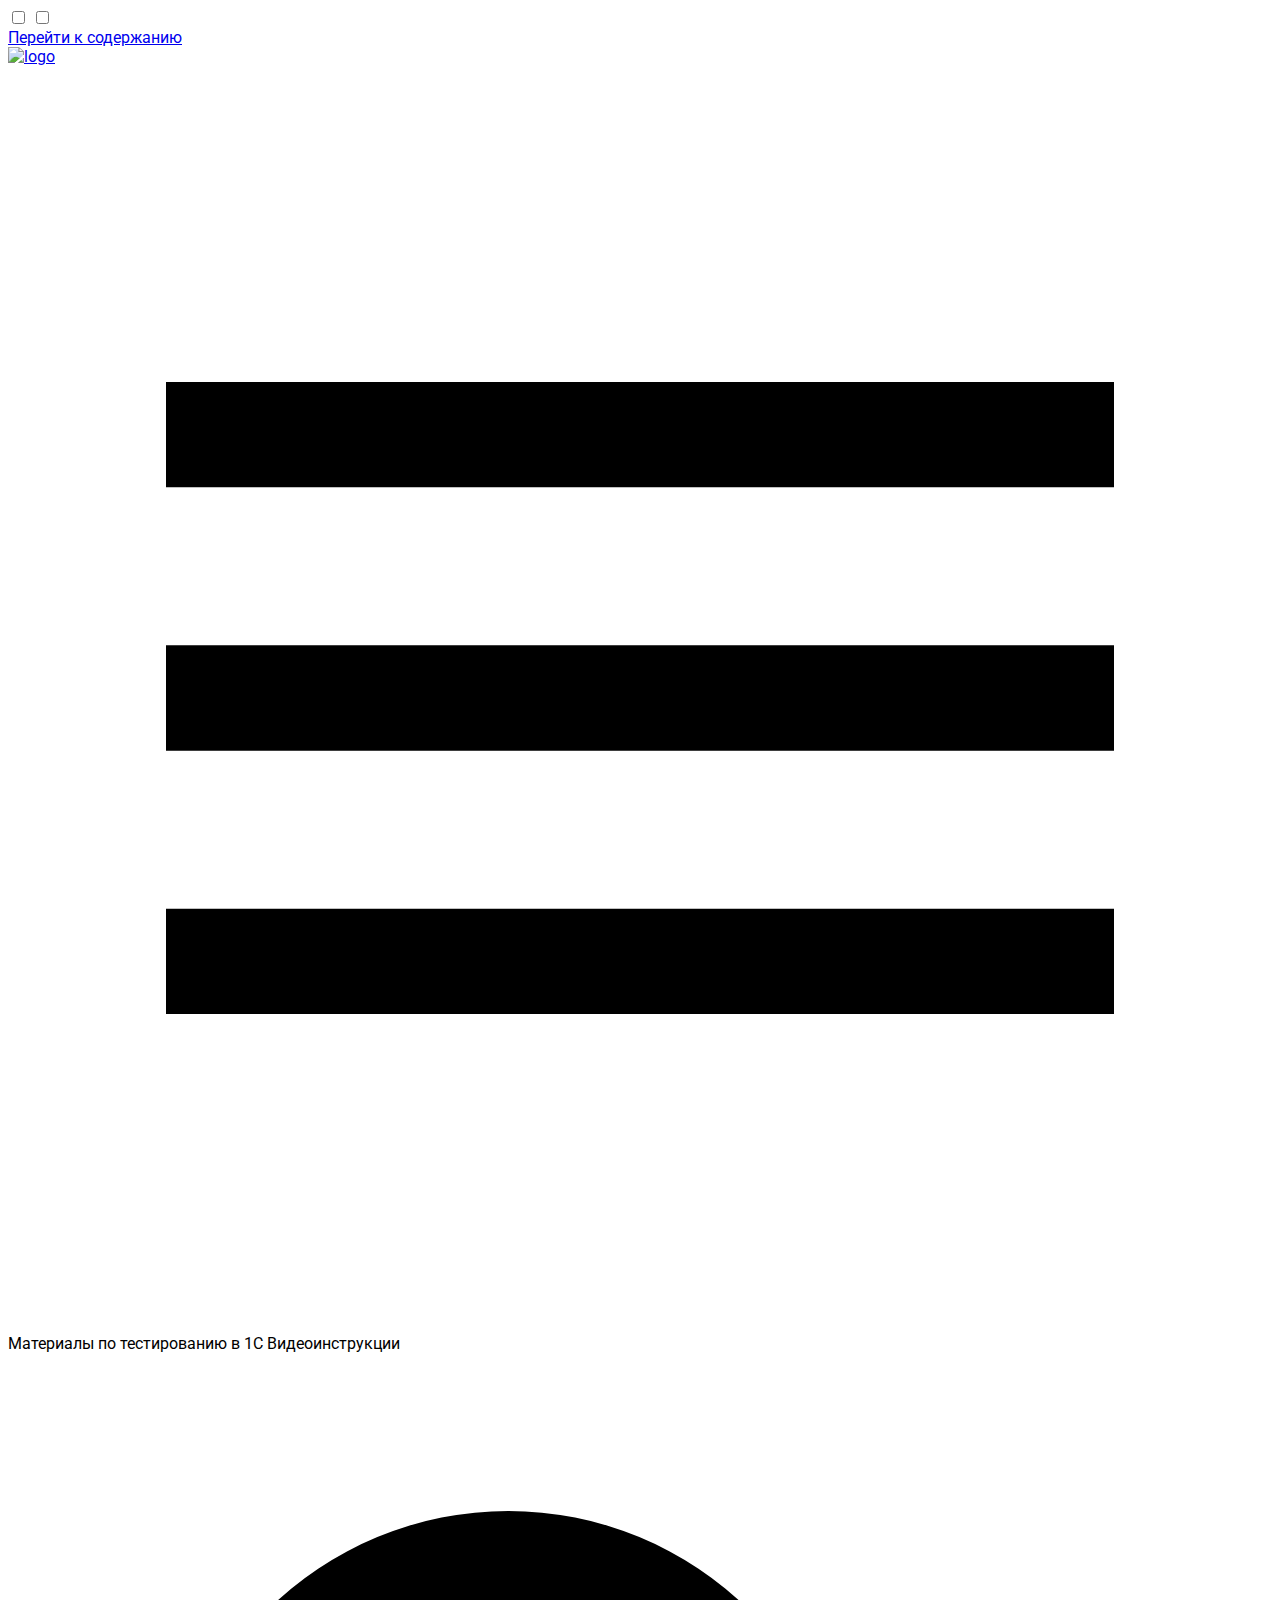
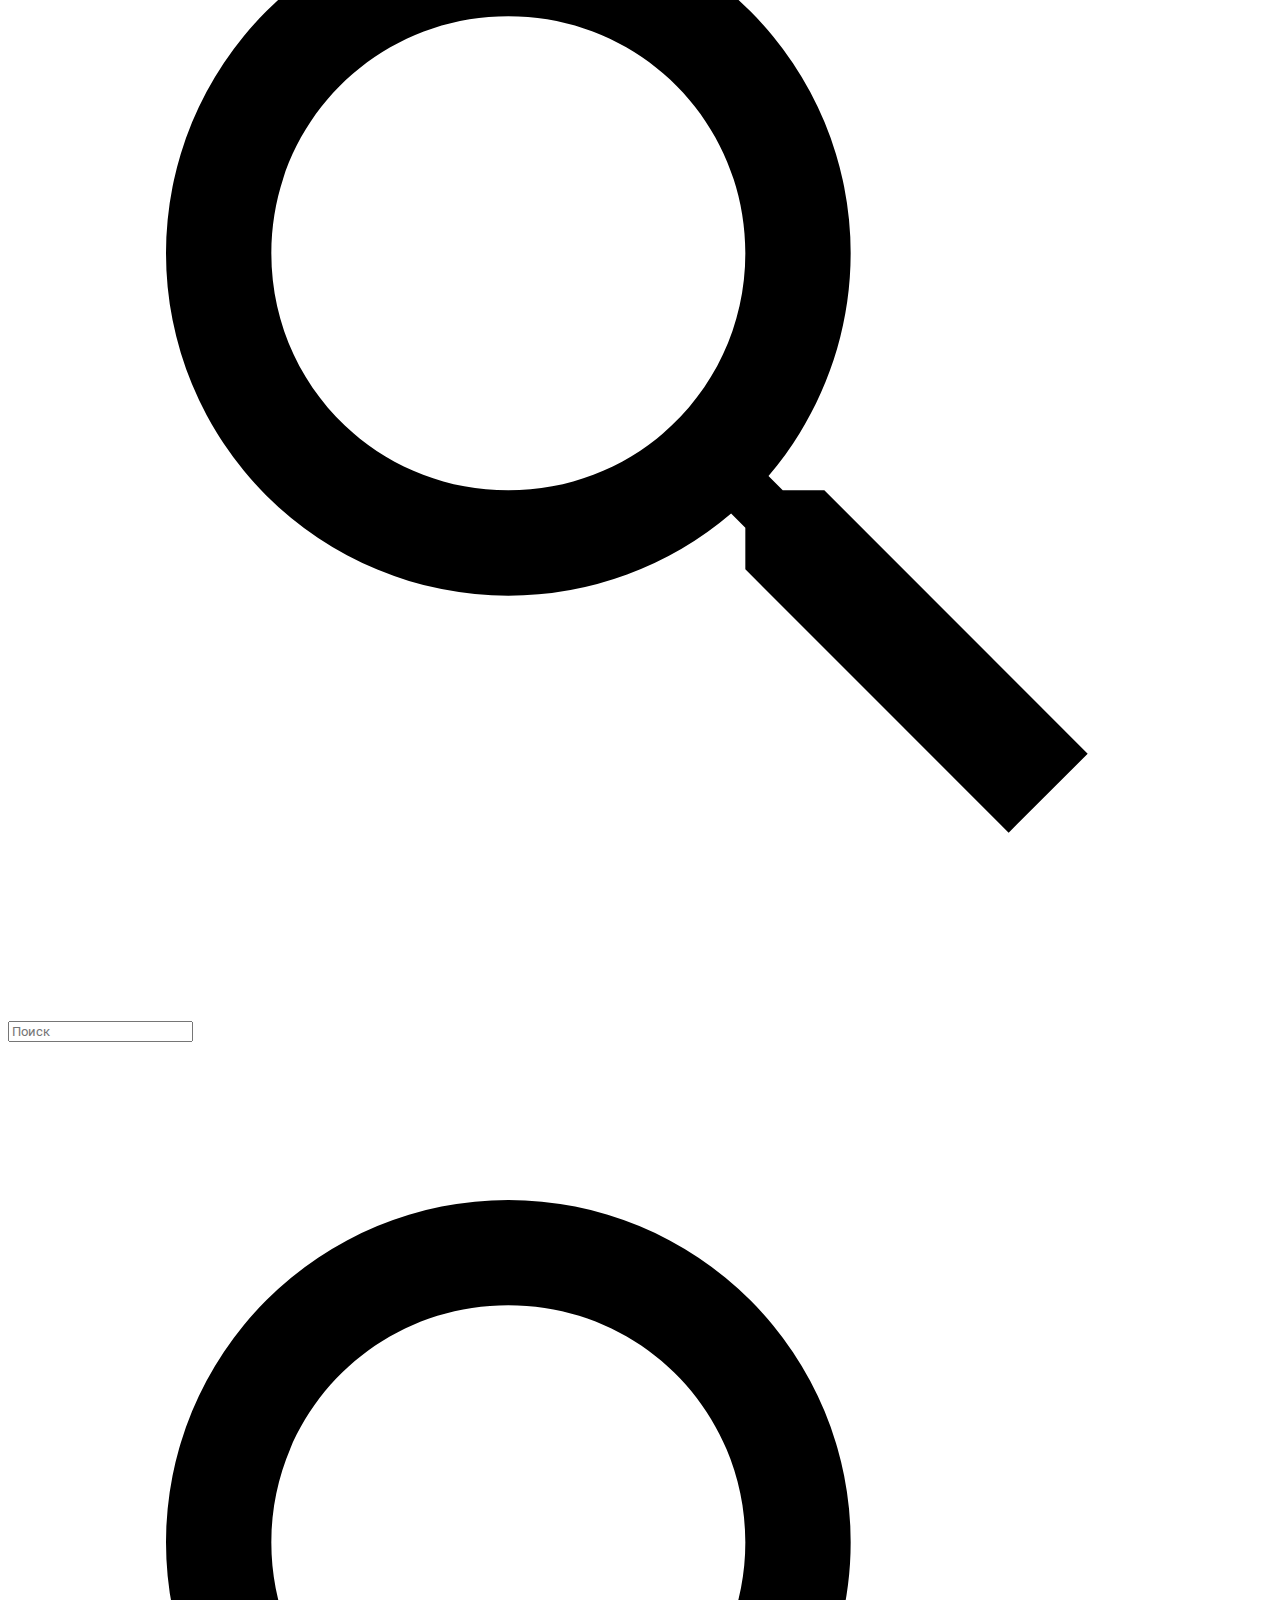
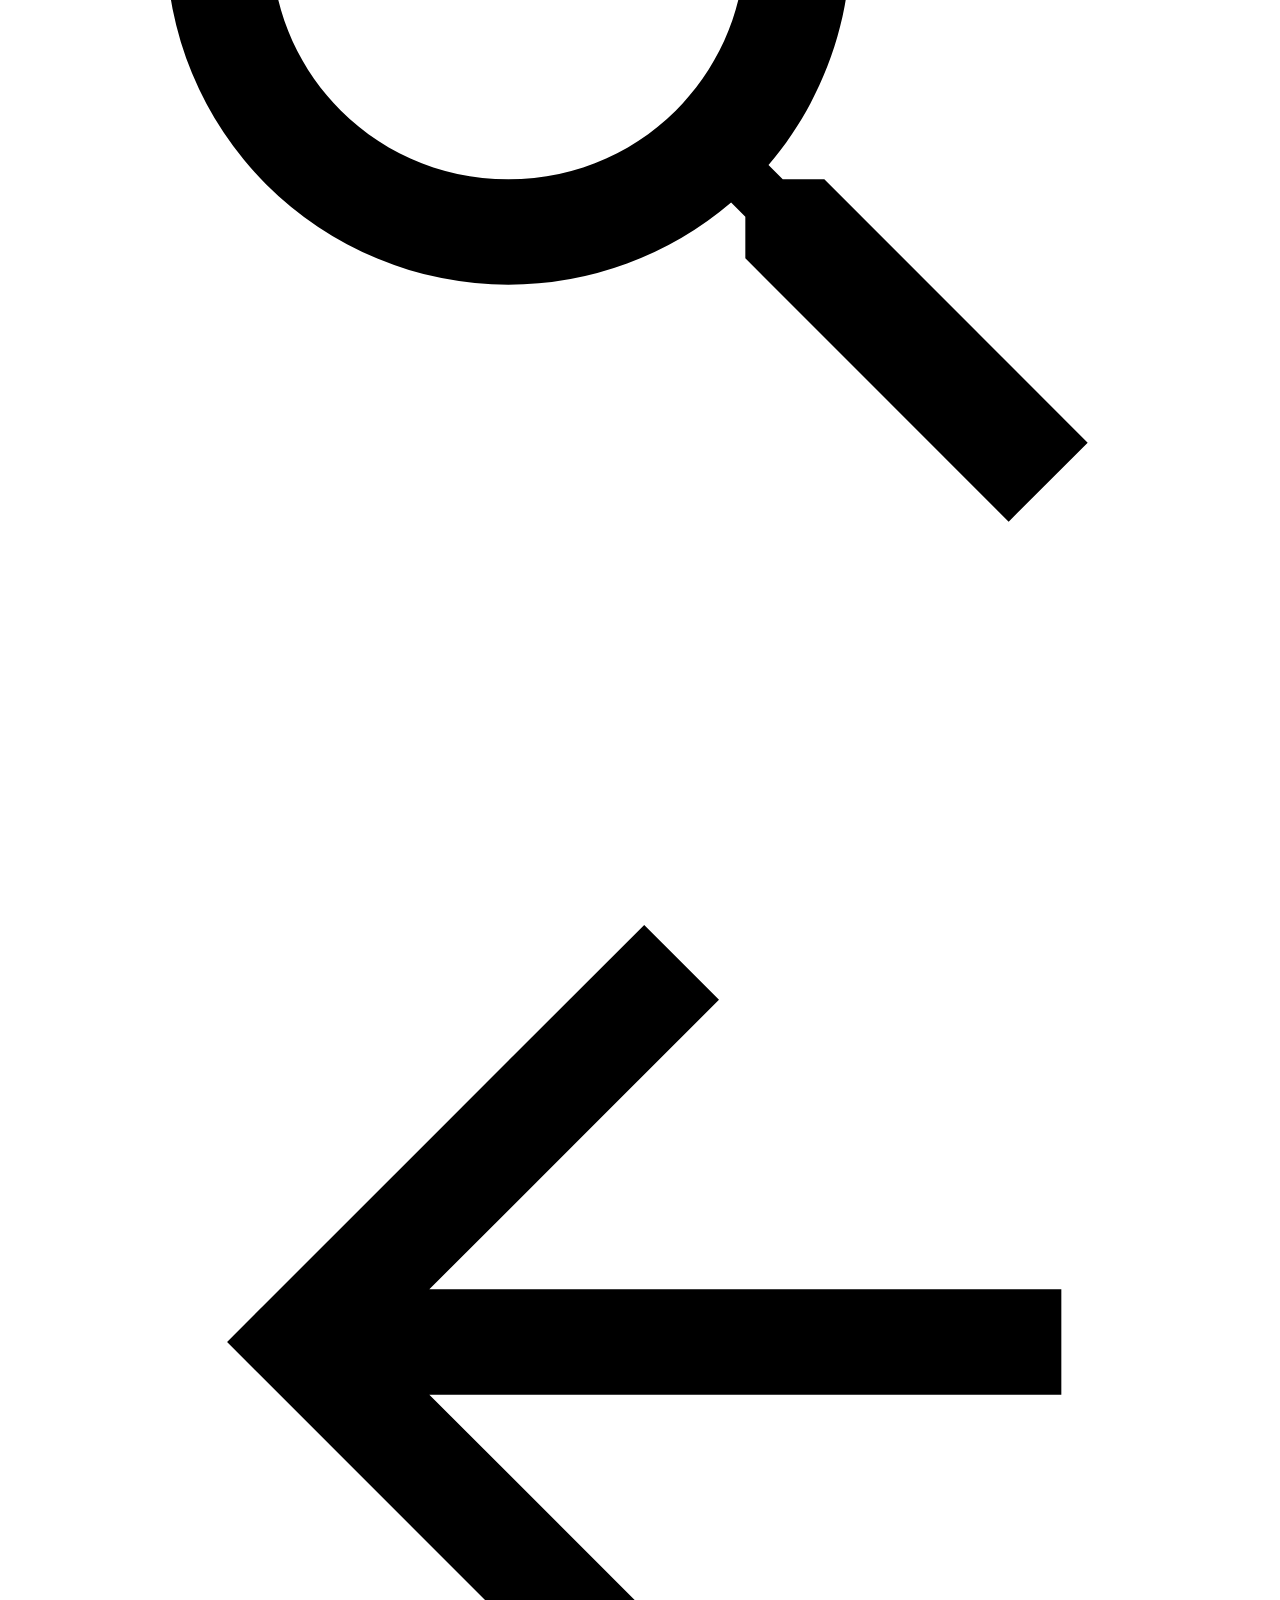
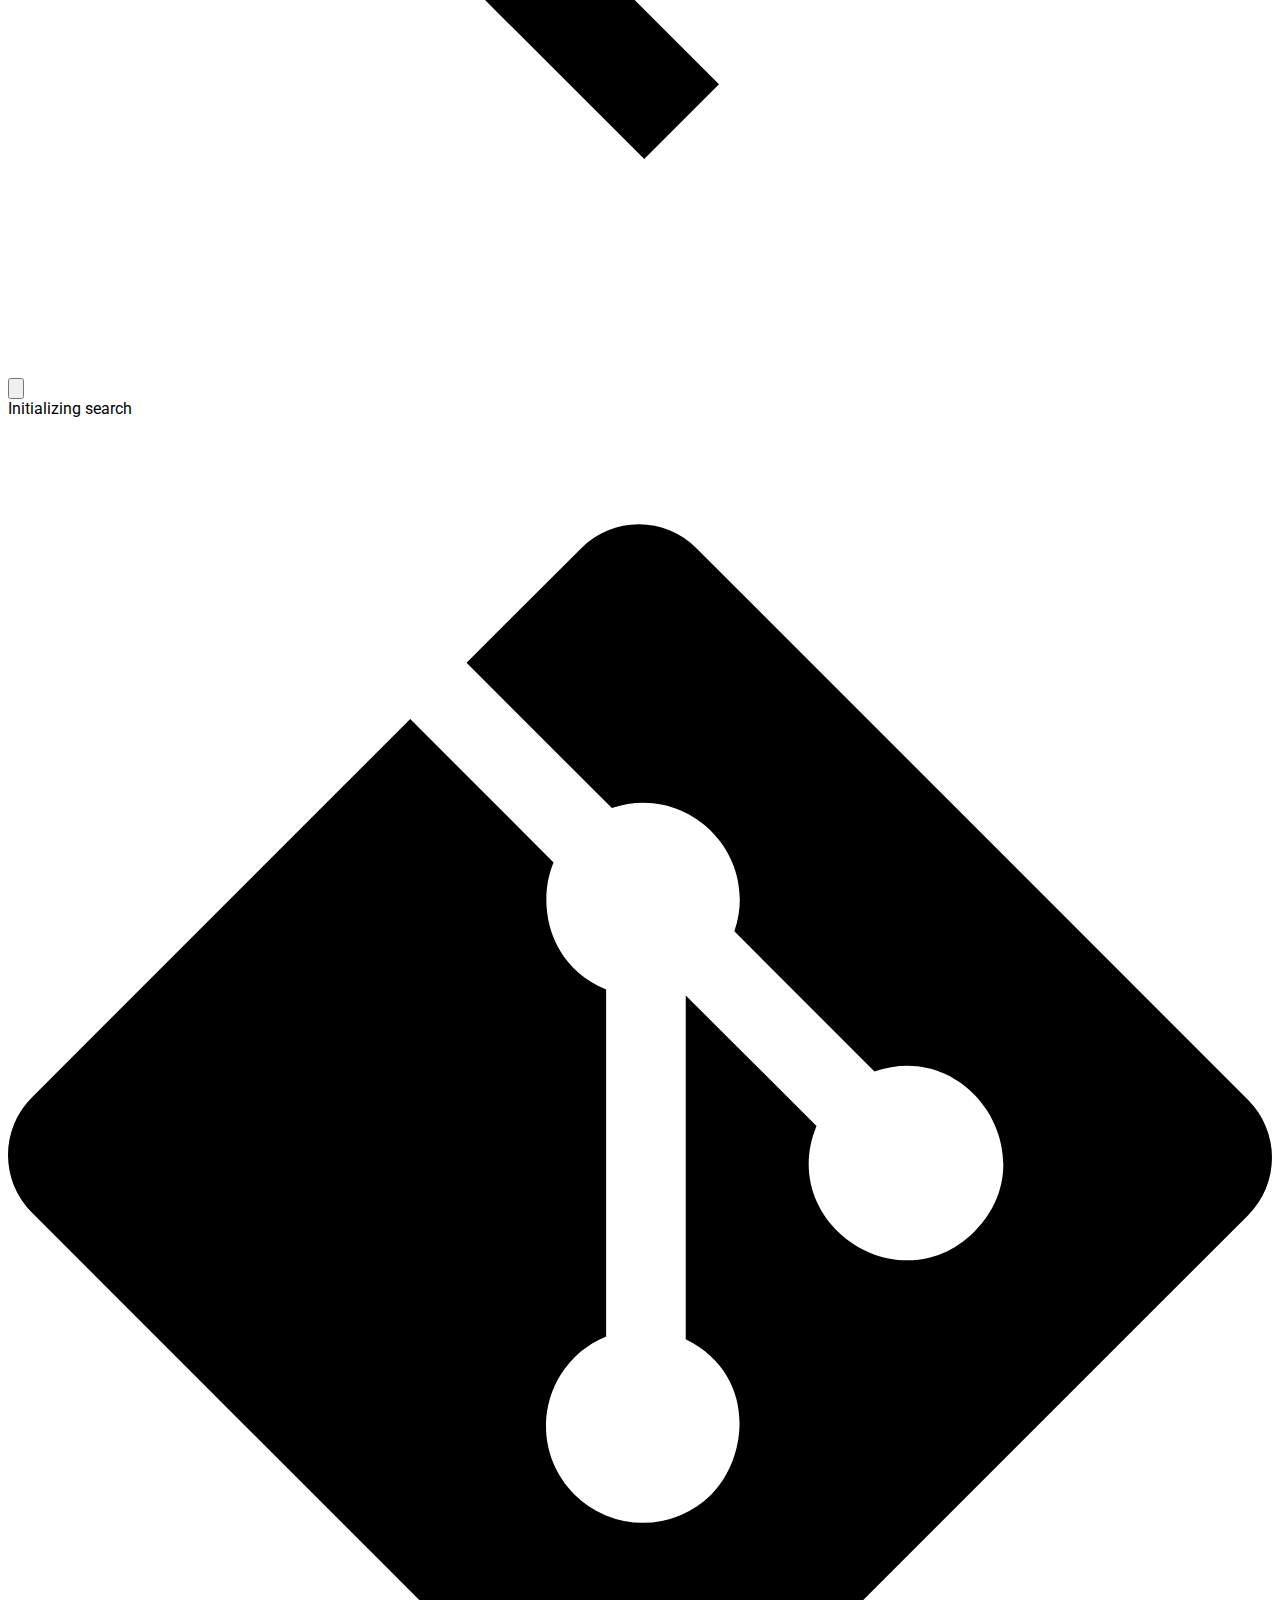
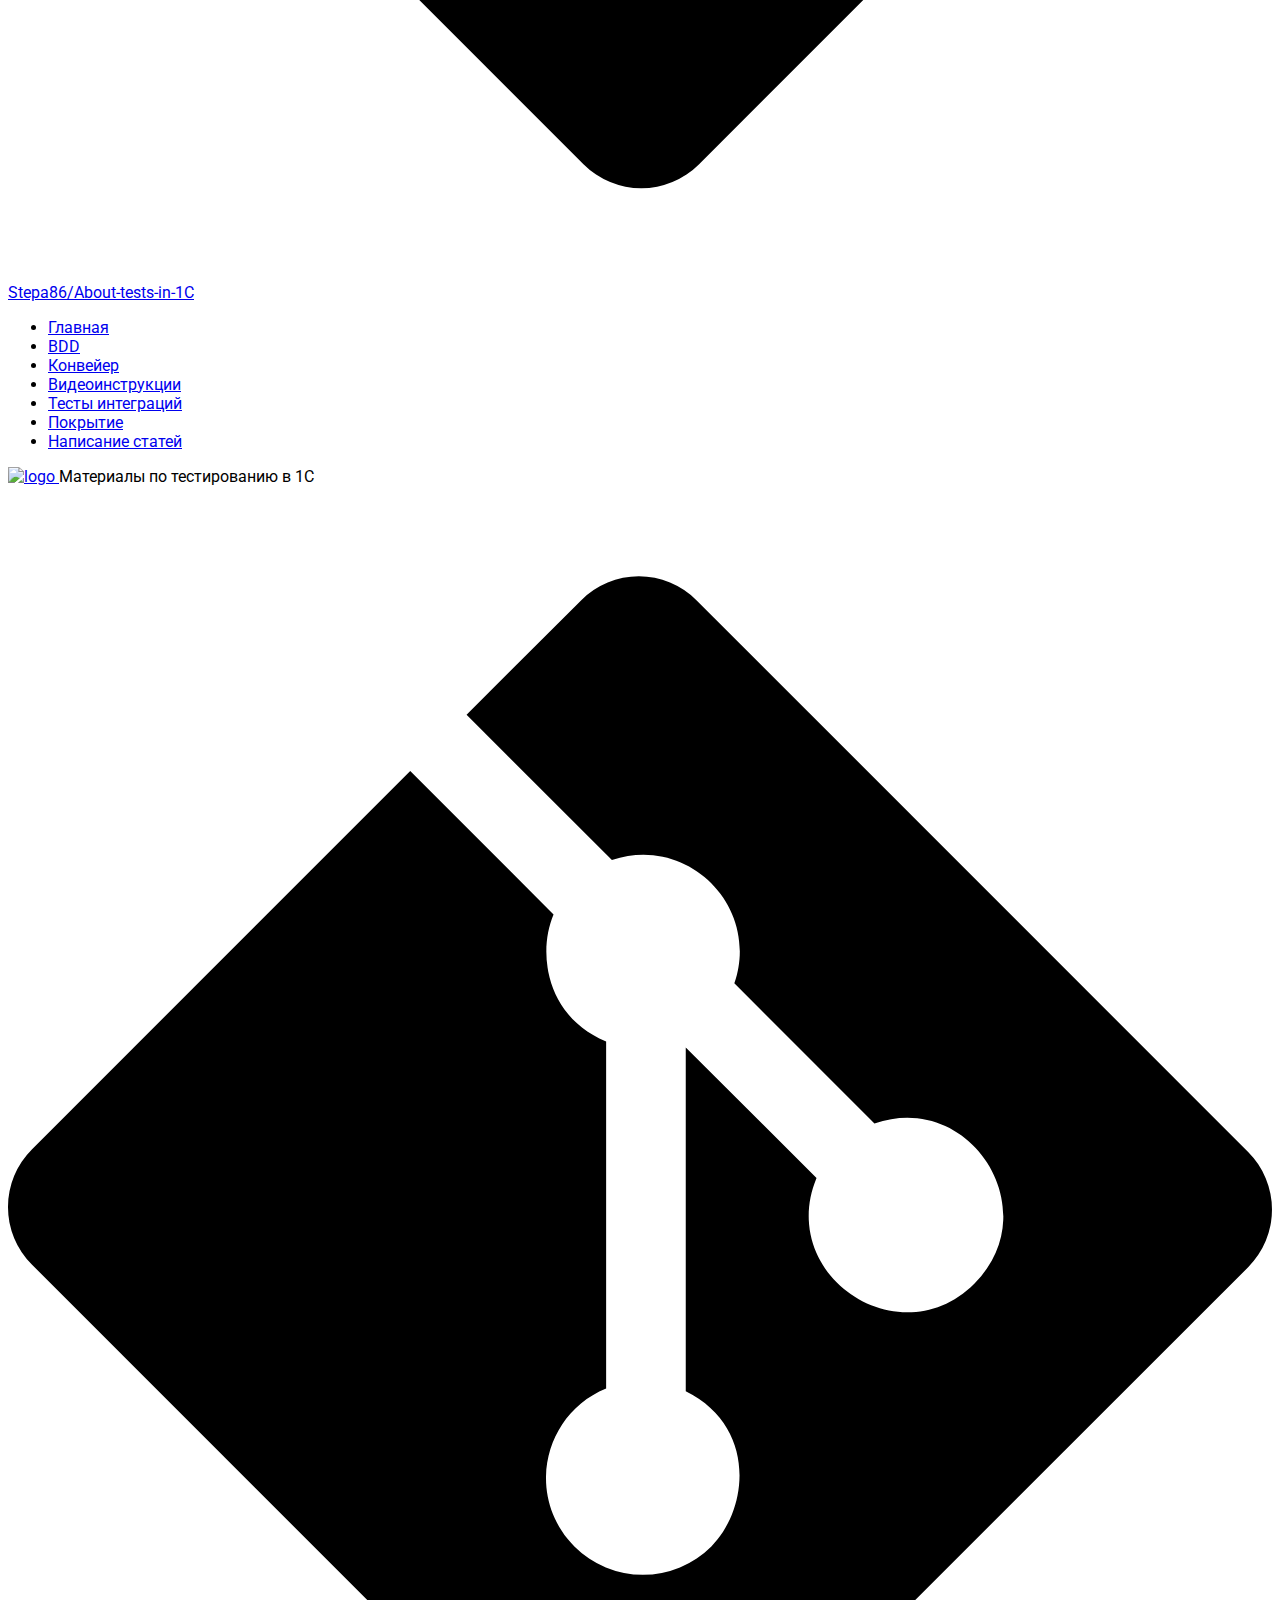
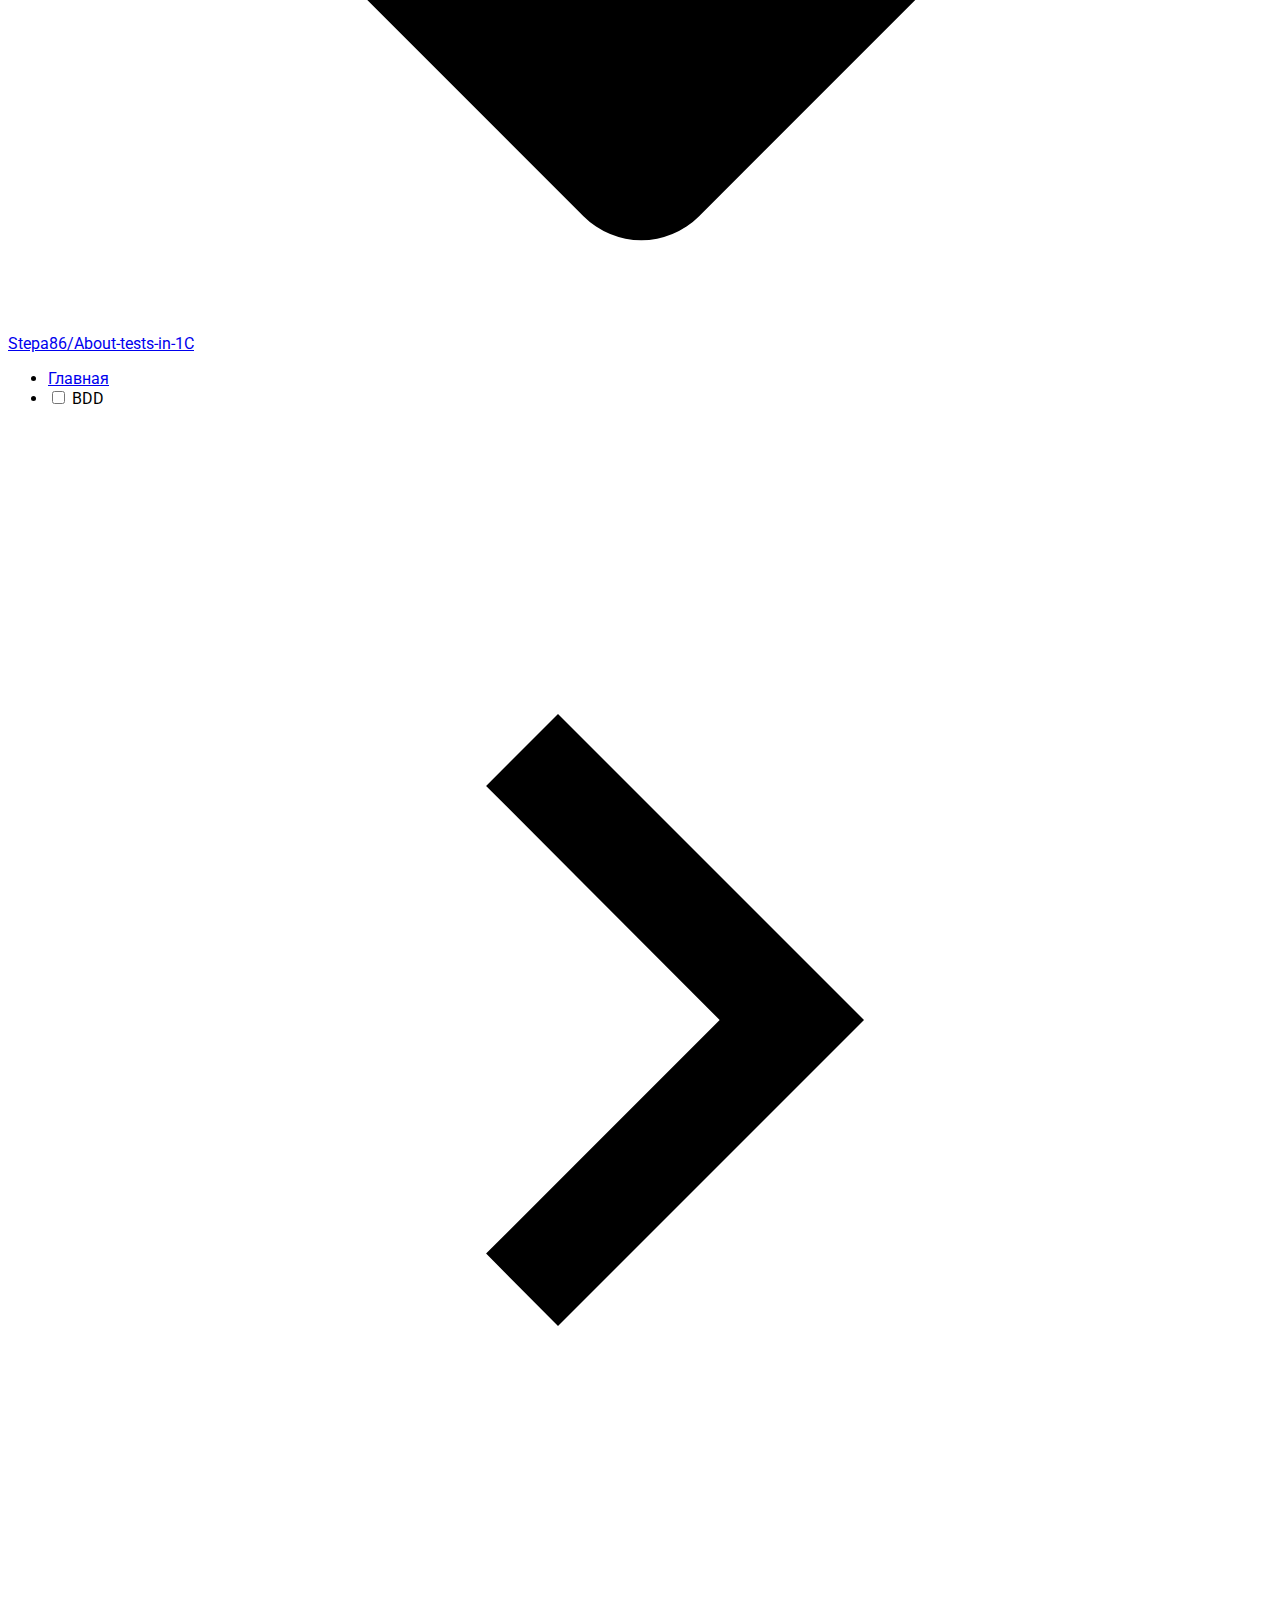
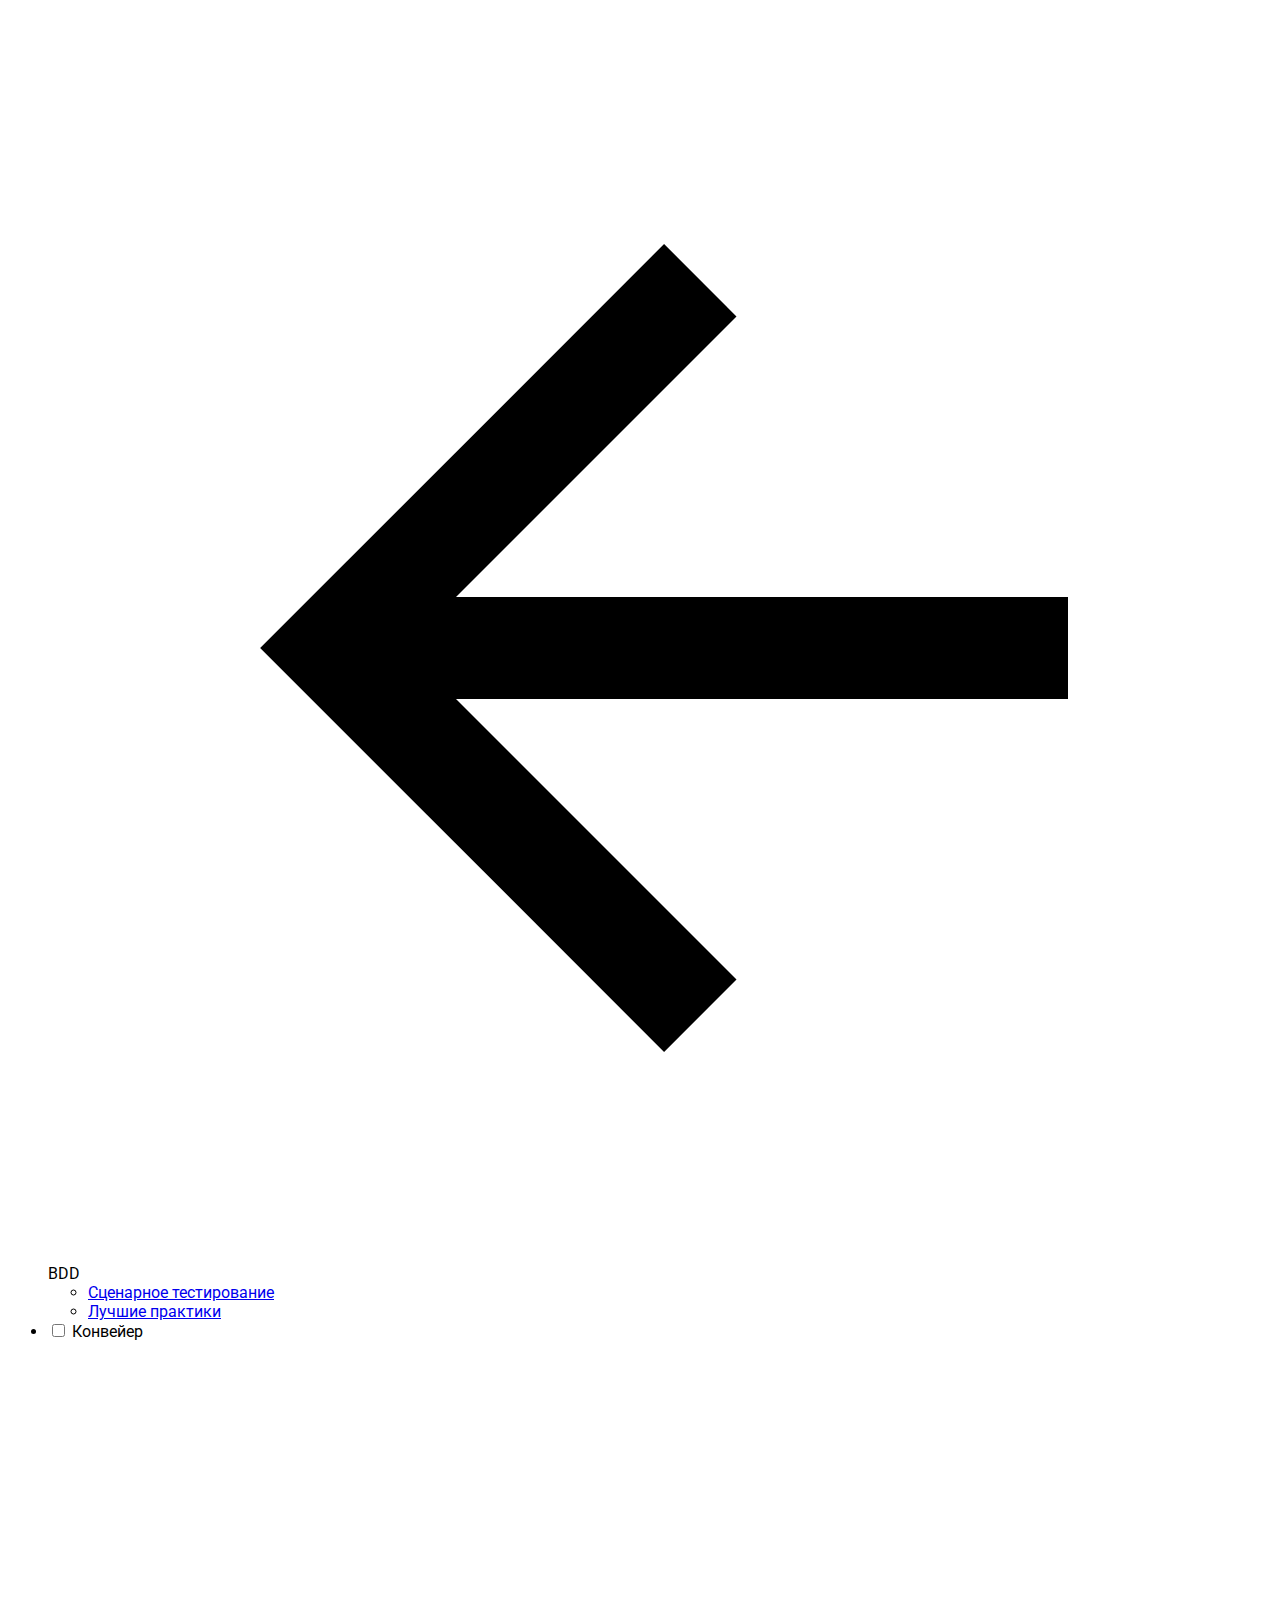
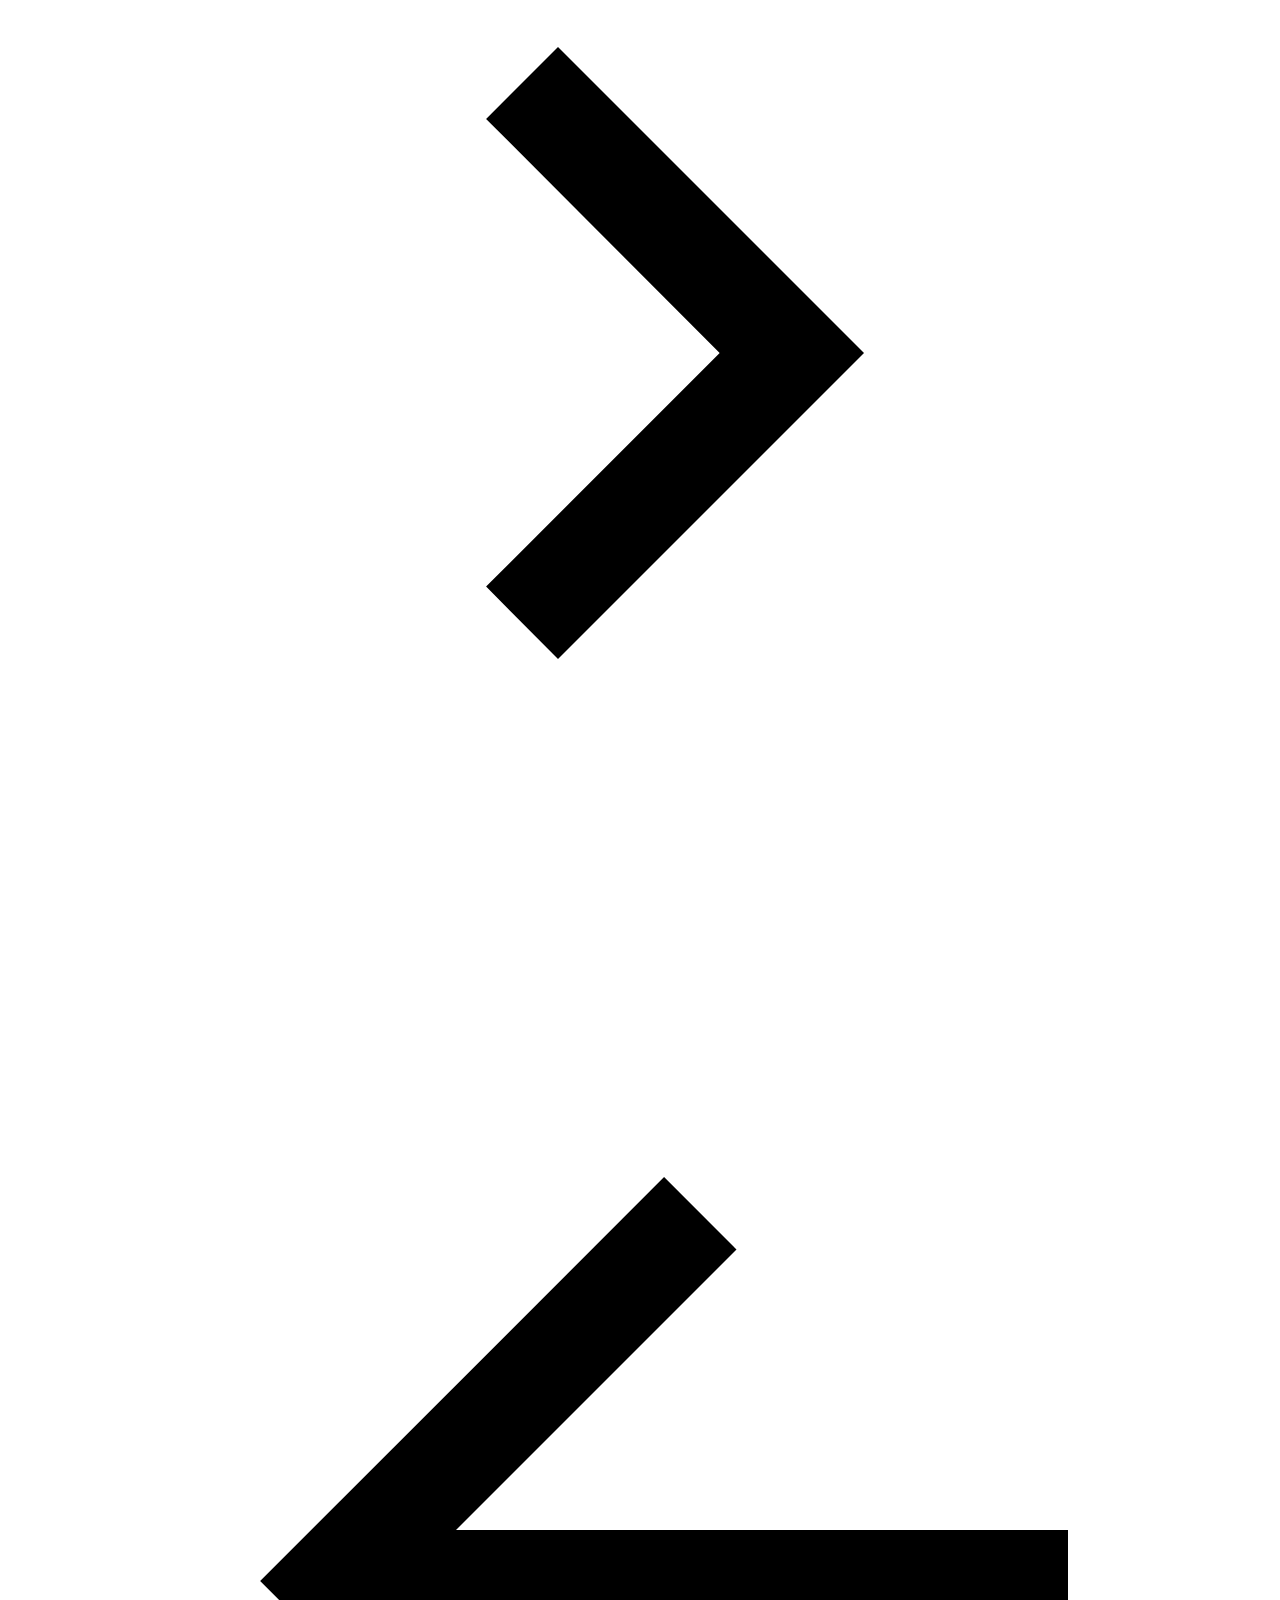
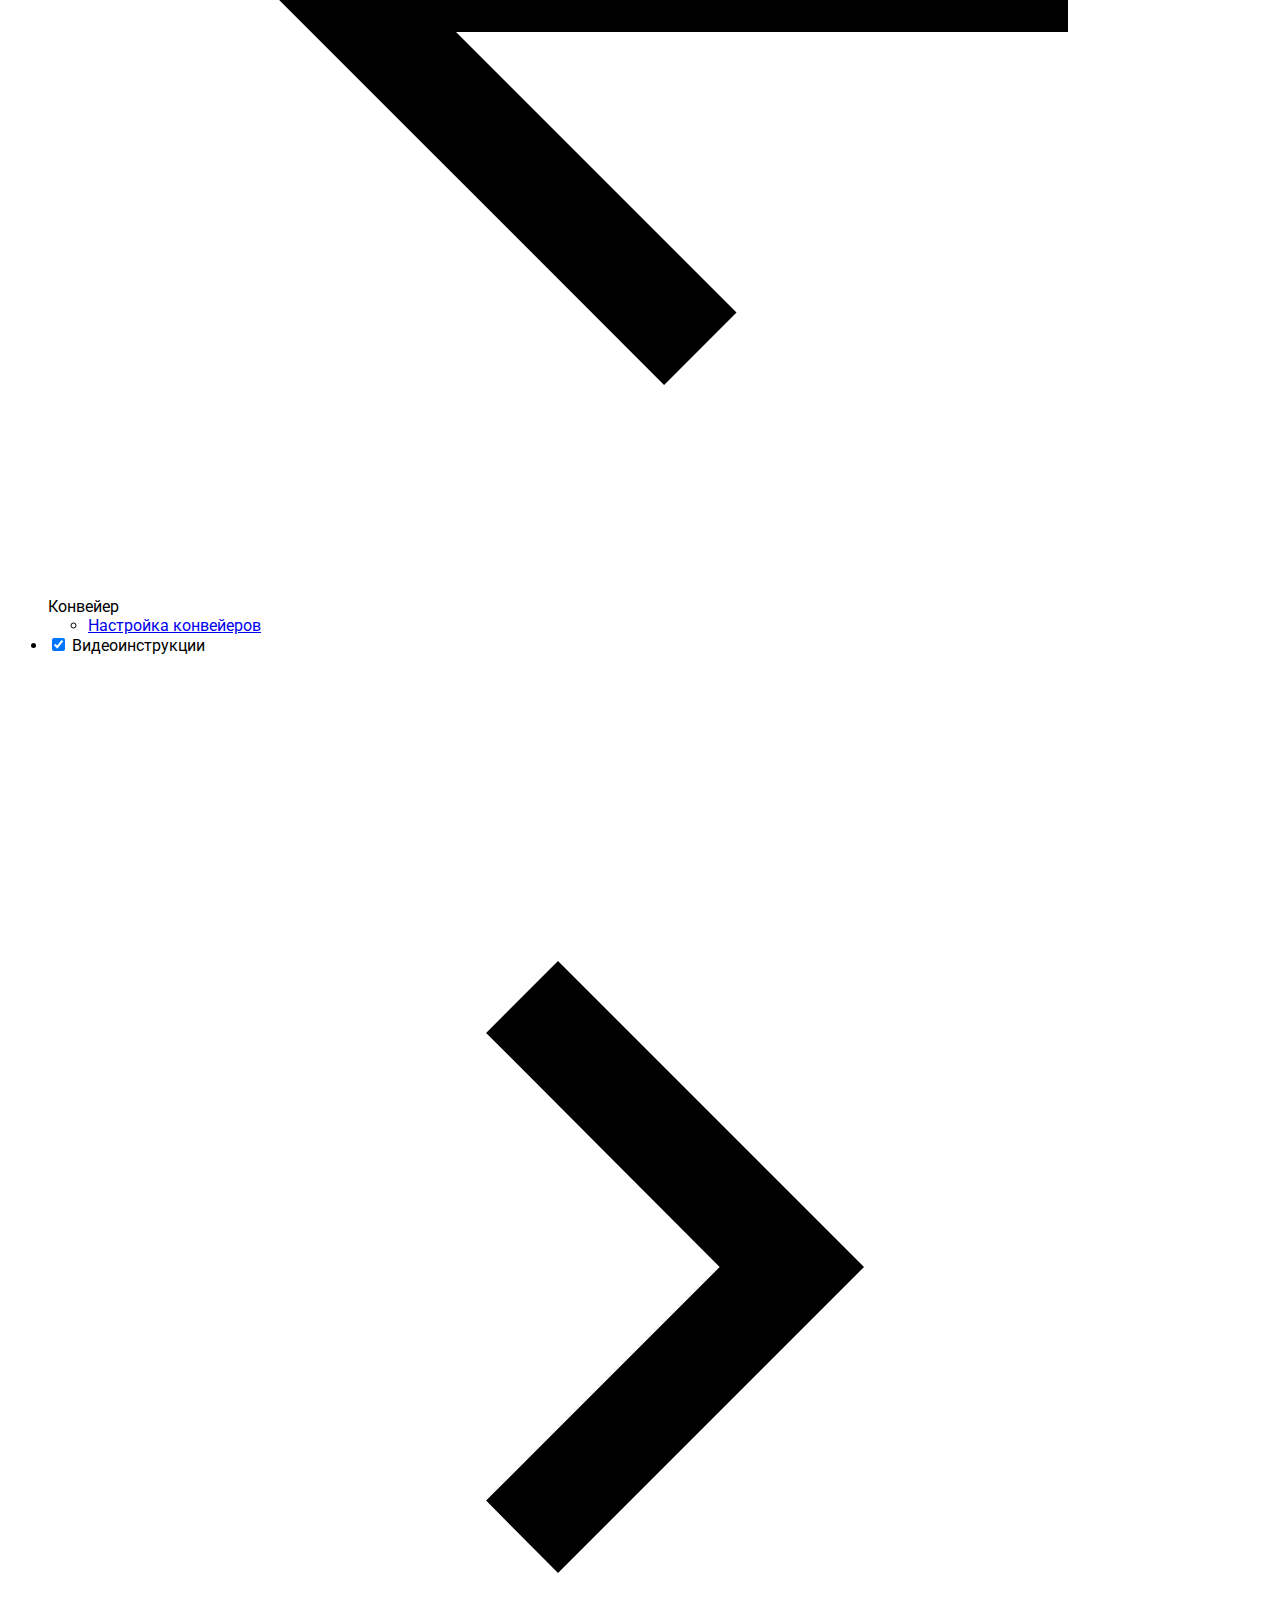
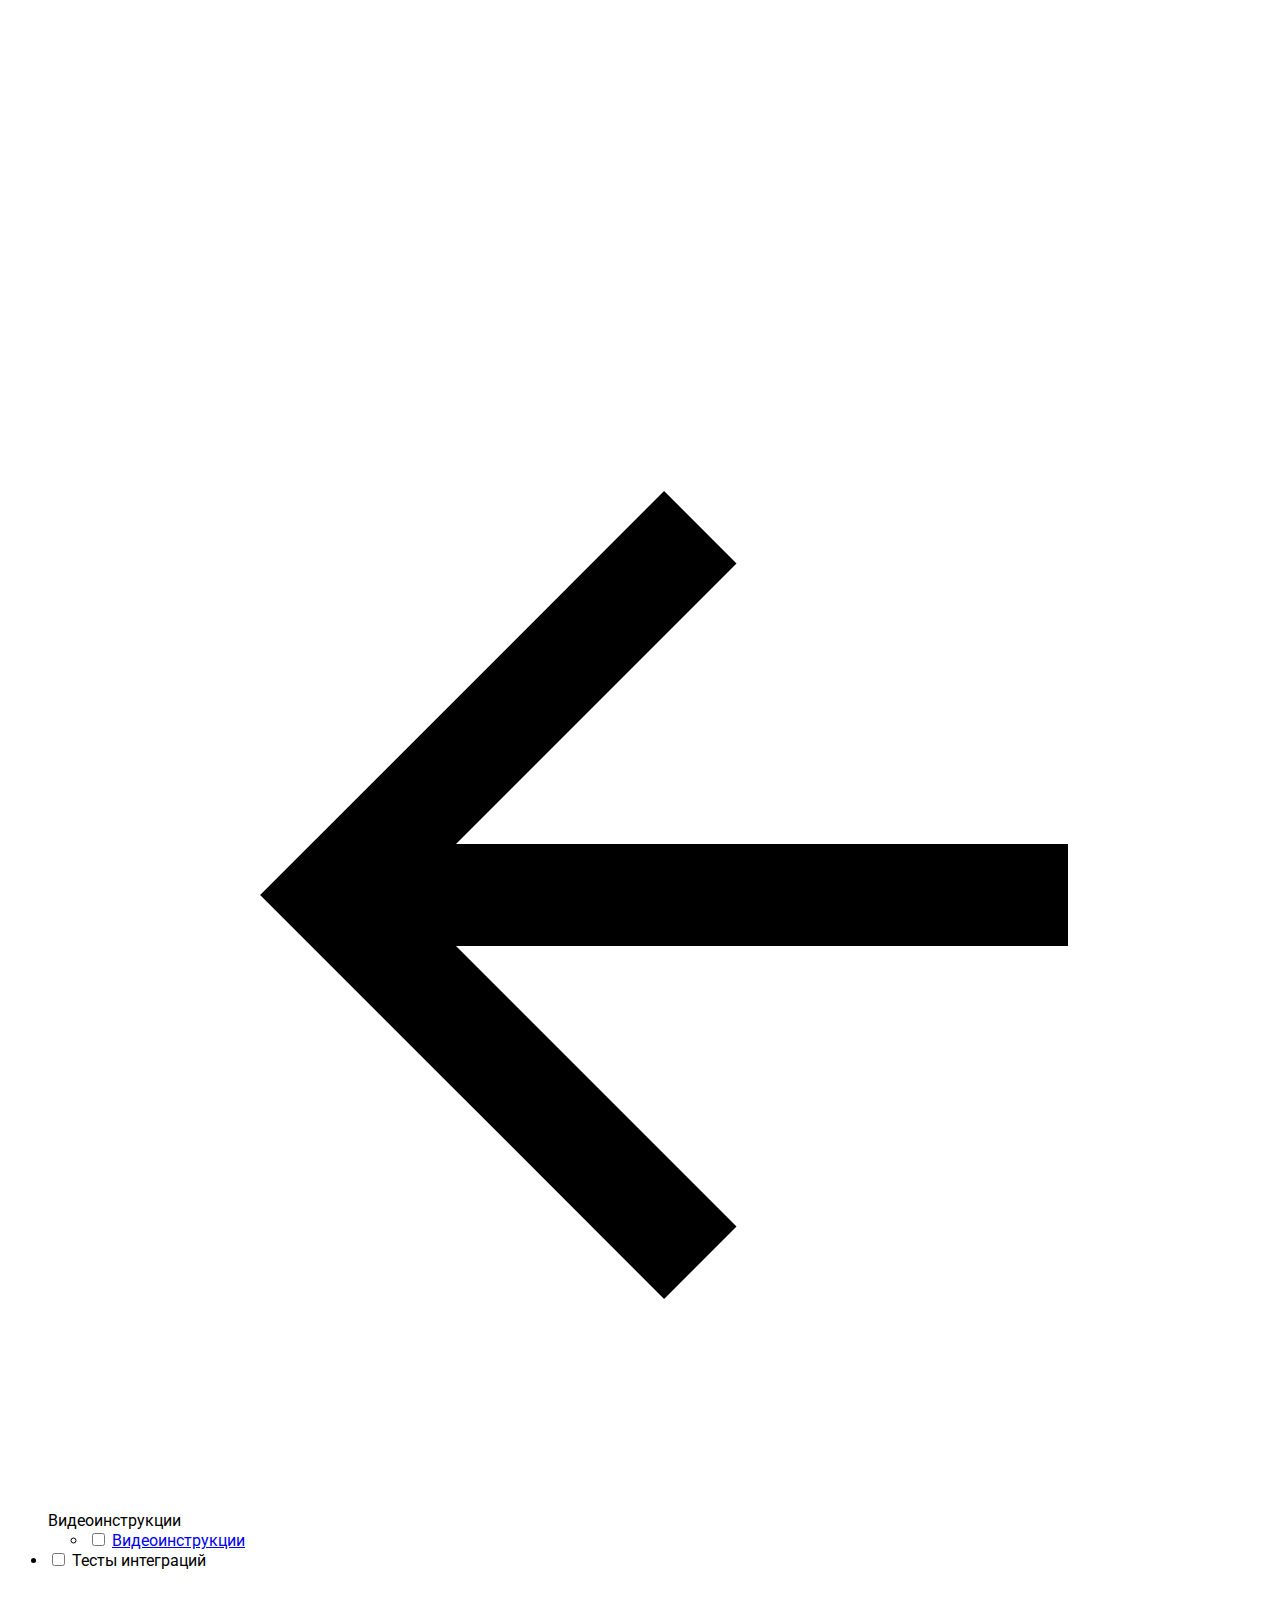
==== auto_video/index.html @ ea055e13 "Automated deployment: Thu Aug 13 14:34:37 UTC 2020 5f5f452a40b8816eb9401d2cfefc4fcd3f2e468d" ====
<!doctype html><html lang=ru class=no-js> <head><meta charset=utf-8><meta name=viewport content="width=device-width,initial-scale=1"><link href=https://stepa86.github.io/About-tests-in-1C/auto_video/ rel=canonical><link rel="shortcut icon" href=../assets/images/favicon.ico><meta name=generator content="mkdocs-1.1.2, mkdocs-material-5.5.6"><title>Видеоинструкции - Материалы по тестированию в 1С</title><link rel=stylesheet href=../assets/stylesheets/main.63b94e9e.min.css><link rel=stylesheet href=../assets/stylesheets/palette.7f672a1f.min.css><meta name=theme-color content><link href=https://fonts.gstatic.com rel=preconnect crossorigin><link rel=stylesheet href="https://fonts.googleapis.com/css?family=Roboto:300,400,400i,700%7CRoboto+Mono&display=fallback"><style>body,input{font-family:"Roboto",-apple-system,BlinkMacSystemFont,Helvetica,Arial,sans-serif}code,kbd,pre{font-family:"Roboto Mono",SFMono-Regular,Consolas,Menlo,monospace}</style><link rel=stylesheet href=../assets/css/custom.css></head> <body dir=ltr data-md-color-scheme=default data-md-color-primary=black data-md-color-accent=blue> <input class=md-toggle data-md-toggle=drawer type=checkbox id=__drawer autocomplete=off> <input class=md-toggle data-md-toggle=search type=checkbox id=__search autocomplete=off> <label class=md-overlay for=__drawer></label> <div data-md-component=skip> <a href=#_1 class=md-skip> Перейти к содержанию </a> </div> <div data-md-component=announce> </div> <header class=md-header data-md-component=header> <nav class="md-header-nav md-grid" aria-label=Header> <a href=https://stepa86.github.io/About-tests-in-1C/ title="Материалы по тестированию в 1С" class="md-header-nav__button md-logo" aria-label="Материалы по тестированию в 1С"> <img src=../assets/images/logo.svg alt=logo> </a> <label class="md-header-nav__button md-icon" for=__drawer> <svg xmlns=http://www.w3.org/2000/svg viewbox="0 0 24 24"><path d="M3 6h18v2H3V6m0 5h18v2H3v-2m0 5h18v2H3v-2z"/></svg> </label> <div class=md-header-nav__title data-md-component=header-title> <div class=md-header-nav__ellipsis> <span class="md-header-nav__topic md-ellipsis"> Материалы по тестированию в 1С </span> <span class="md-header-nav__topic md-ellipsis"> Видеоинструкции </span> </div> </div> <label class="md-header-nav__button md-icon" for=__search> <svg xmlns=http://www.w3.org/2000/svg viewbox="0 0 24 24"><path d="M9.5 3A6.5 6.5 0 0116 9.5c0 1.61-.59 3.09-1.56 4.23l.27.27h.79l5 5-1.5 1.5-5-5v-.79l-.27-.27A6.516 6.516 0 019.5 16 6.5 6.5 0 013 9.5 6.5 6.5 0 019.5 3m0 2C7 5 5 7 5 9.5S7 14 9.5 14 14 12 14 9.5 12 5 9.5 5z"/></svg> </label> <div class=md-search data-md-component=search role=dialog> <label class=md-search__overlay for=__search></label> <div class=md-search__inner role=search> <form class=md-search__form name=search> <input type=text class=md-search__input name=query aria-label=Поиск placeholder=Поиск autocapitalize=off autocorrect=off autocomplete=off spellcheck=false data-md-component=search-query data-md-state=active> <label class="md-search__icon md-icon" for=__search> <svg xmlns=http://www.w3.org/2000/svg viewbox="0 0 24 24"><path d="M9.5 3A6.5 6.5 0 0116 9.5c0 1.61-.59 3.09-1.56 4.23l.27.27h.79l5 5-1.5 1.5-5-5v-.79l-.27-.27A6.516 6.516 0 019.5 16 6.5 6.5 0 013 9.5 6.5 6.5 0 019.5 3m0 2C7 5 5 7 5 9.5S7 14 9.5 14 14 12 14 9.5 12 5 9.5 5z"/></svg> <svg xmlns=http://www.w3.org/2000/svg viewbox="0 0 24 24"><path d="M20 11v2H8l5.5 5.5-1.42 1.42L4.16 12l7.92-7.92L13.5 5.5 8 11h12z"/></svg> </label> <button type=reset class="md-search__icon md-icon" aria-label=Clear data-md-component=search-reset tabindex=-1> <svg xmlns=http://www.w3.org/2000/svg viewbox="0 0 24 24"><path d="M19 6.41L17.59 5 12 10.59 6.41 5 5 6.41 10.59 12 5 17.59 6.41 19 12 13.41 17.59 19 19 17.59 13.41 12 19 6.41z"/></svg> </button> </form> <div class=md-search__output> <div class=md-search__scrollwrap data-md-scrollfix> <div class=md-search-result data-md-component=search-result> <div class=md-search-result__meta> Initializing search </div> <ol class=md-search-result__list></ol> </div> </div> </div> </div> </div> <div class=md-header-nav__source> <a href=https://github.com/Stepa86/About-tests-in-1C/ title="Перейти к репозиторию" class=md-source> <div class="md-source__icon md-icon"> <svg xmlns=http://www.w3.org/2000/svg viewbox="0 0 448 512"><path d="M439.55 236.05L244 40.45a28.87 28.87 0 00-40.81 0l-40.66 40.63 51.52 51.52c27.06-9.14 52.68 16.77 43.39 43.68l49.66 49.66c34.23-11.8 61.18 31 35.47 56.69-26.49 26.49-70.21-2.87-56-37.34L240.22 199v121.85c25.3 12.54 22.26 41.85 9.08 55a34.34 34.34 0 01-48.55 0c-17.57-17.6-11.07-46.91 11.25-56v-123c-20.8-8.51-24.6-30.74-18.64-45L142.57 101 8.45 235.14a28.86 28.86 0 000 40.81l195.61 195.6a28.86 28.86 0 0040.8 0l194.69-194.69a28.86 28.86 0 000-40.81z"/></svg> </div> <div class=md-source__repository> Stepa86/About-tests-in-1C </div> </a> </div> </nav> </header> <div class=md-container data-md-component=container> <nav class="md-tabs md-tabs--active" aria-label=Tabs data-md-component=tabs> <div class="md-tabs__inner md-grid"> <ul class=md-tabs__list> <li class=md-tabs__item> <a href=.. class=md-tabs__link> Главная </a> </li> <li class=md-tabs__item> <a href=../BDD/ class=md-tabs__link> BDD </a> </li> <li class=md-tabs__item> <a href=../pipeline/ class=md-tabs__link> Конвейер </a> </li> <li class=md-tabs__item> <a href=./ class="md-tabs__link md-tabs__link--active"> Видеоинструкции </a> </li> <li class=md-tabs__item> <a href=../Integration_testing/ class=md-tabs__link> Тесты интеграций </a> </li> <li class=md-tabs__item> <a href=../coverage/ class=md-tabs__link> Покрытие </a> </li> <li class=md-tabs__item> <a href=../Posts/New_page_checklist/ class=md-tabs__link> Написание статей </a> </li> </ul> </div> </nav> <main class=md-main data-md-component=main> <div class="md-main__inner md-grid"> <div class="md-sidebar md-sidebar--primary" data-md-component=navigation> <div class=md-sidebar__scrollwrap> <div class=md-sidebar__inner> <nav class="md-nav md-nav--primary" aria-label=Navigation data-md-level=0> <label class=md-nav__title for=__drawer> <a href=https://stepa86.github.io/About-tests-in-1C/ title="Материалы по тестированию в 1С" class="md-nav__button md-logo" aria-label="Материалы по тестированию в 1С"> <img src=../assets/images/logo.svg alt=logo> </a> Материалы по тестированию в 1С </label> <div class=md-nav__source> <a href=https://github.com/Stepa86/About-tests-in-1C/ title="Перейти к репозиторию" class=md-source> <div class="md-source__icon md-icon"> <svg xmlns=http://www.w3.org/2000/svg viewbox="0 0 448 512"><path d="M439.55 236.05L244 40.45a28.87 28.87 0 00-40.81 0l-40.66 40.63 51.52 51.52c27.06-9.14 52.68 16.77 43.39 43.68l49.66 49.66c34.23-11.8 61.18 31 35.47 56.69-26.49 26.49-70.21-2.87-56-37.34L240.22 199v121.85c25.3 12.54 22.26 41.85 9.08 55a34.34 34.34 0 01-48.55 0c-17.57-17.6-11.07-46.91 11.25-56v-123c-20.8-8.51-24.6-30.74-18.64-45L142.57 101 8.45 235.14a28.86 28.86 0 000 40.81l195.61 195.6a28.86 28.86 0 0040.8 0l194.69-194.69a28.86 28.86 0 000-40.81z"/></svg> </div> <div class=md-source__repository> Stepa86/About-tests-in-1C </div> </a> </div> <ul class=md-nav__list data-md-scrollfix> <li class=md-nav__item> <a href=.. title=Главная class=md-nav__link> Главная </a> </li> <li class="md-nav__item md-nav__item--nested"> <input class="md-nav__toggle md-toggle" data-md-toggle=nav-2 type=checkbox id=nav-2> <label class=md-nav__link for=nav-2> BDD <span class="md-nav__icon md-icon"> <svg xmlns=http://www.w3.org/2000/svg viewbox="0 0 24 24"><path d="M8.59 16.58L13.17 12 8.59 7.41 10 6l6 6-6 6-1.41-1.42z"/></svg> </span> </label> <nav class=md-nav aria-label=BDD data-md-level=1> <label class=md-nav__title for=nav-2> <span class="md-nav__icon md-icon"> <svg xmlns=http://www.w3.org/2000/svg viewbox="0 0 24 24"><path d="M20 11v2H8l5.5 5.5-1.42 1.42L4.16 12l7.92-7.92L13.5 5.5 8 11h12z"/></svg> </span> BDD </label> <ul class=md-nav__list data-md-scrollfix> <li class=md-nav__item> <a href=../BDD/ title="Сценарное тестирование" class=md-nav__link> Сценарное тестирование </a> </li> <li class=md-nav__item> <a href=../BDD/best_practices_of_tests/ title="Лучшие практики" class=md-nav__link> Лучшие практики </a> </li> </ul> </nav> </li> <li class="md-nav__item md-nav__item--nested"> <input class="md-nav__toggle md-toggle" data-md-toggle=nav-3 type=checkbox id=nav-3> <label class=md-nav__link for=nav-3> Конвейер <span class="md-nav__icon md-icon"> <svg xmlns=http://www.w3.org/2000/svg viewbox="0 0 24 24"><path d="M8.59 16.58L13.17 12 8.59 7.41 10 6l6 6-6 6-1.41-1.42z"/></svg> </span> </label> <nav class=md-nav aria-label=Конвейер data-md-level=1> <label class=md-nav__title for=nav-3> <span class="md-nav__icon md-icon"> <svg xmlns=http://www.w3.org/2000/svg viewbox="0 0 24 24"><path d="M20 11v2H8l5.5 5.5-1.42 1.42L4.16 12l7.92-7.92L13.5 5.5 8 11h12z"/></svg> </span> Конвейер </label> <ul class=md-nav__list data-md-scrollfix> <li class=md-nav__item> <a href=../pipeline/ title="Настройка конвейеров" class=md-nav__link> Настройка конвейеров </a> </li> </ul> </nav> </li> <li class="md-nav__item md-nav__item--active md-nav__item--nested"> <input class="md-nav__toggle md-toggle" data-md-toggle=nav-4 type=checkbox id=nav-4 checked> <label class=md-nav__link for=nav-4> Видеоинструкции <span class="md-nav__icon md-icon"> <svg xmlns=http://www.w3.org/2000/svg viewbox="0 0 24 24"><path d="M8.59 16.58L13.17 12 8.59 7.41 10 6l6 6-6 6-1.41-1.42z"/></svg> </span> </label> <nav class=md-nav aria-label=Видеоинструкции data-md-level=1> <label class=md-nav__title for=nav-4> <span class="md-nav__icon md-icon"> <svg xmlns=http://www.w3.org/2000/svg viewbox="0 0 24 24"><path d="M20 11v2H8l5.5 5.5-1.42 1.42L4.16 12l7.92-7.92L13.5 5.5 8 11h12z"/></svg> </span> Видеоинструкции </label> <ul class=md-nav__list data-md-scrollfix> <li class="md-nav__item md-nav__item--active"> <input class="md-nav__toggle md-toggle" data-md-toggle=toc type=checkbox id=__toc> <a href=./ title=Видеоинструкции class="md-nav__link md-nav__link--active"> Видеоинструкции </a> </li> </ul> </nav> </li> <li class="md-nav__item md-nav__item--nested"> <input class="md-nav__toggle md-toggle" data-md-toggle=nav-5 type=checkbox id=nav-5> <label class=md-nav__link for=nav-5> Тесты интеграций <span class="md-nav__icon md-icon"> <svg xmlns=http://www.w3.org/2000/svg viewbox="0 0 24 24"><path d="M8.59 16.58L13.17 12 8.59 7.41 10 6l6 6-6 6-1.41-1.42z"/></svg> </span> </label> <nav class=md-nav aria-label="Тесты интеграций" data-md-level=1> <label class=md-nav__title for=nav-5> <span class="md-nav__icon md-icon"> <svg xmlns=http://www.w3.org/2000/svg viewbox="0 0 24 24"><path d="M20 11v2H8l5.5 5.5-1.42 1.42L4.16 12l7.92-7.92L13.5 5.5 8 11h12z"/></svg> </span> Тесты интеграций </label> <ul class=md-nav__list data-md-scrollfix> <li class=md-nav__item> <a href=../Integration_testing/ title="Тесты интеграций" class=md-nav__link> Тесты интеграций </a> </li> </ul> </nav> </li> <li class="md-nav__item md-nav__item--nested"> <input class="md-nav__toggle md-toggle" data-md-toggle=nav-6 type=checkbox id=nav-6> <label class=md-nav__link for=nav-6> Покрытие <span class="md-nav__icon md-icon"> <svg xmlns=http://www.w3.org/2000/svg viewbox="0 0 24 24"><path d="M8.59 16.58L13.17 12 8.59 7.41 10 6l6 6-6 6-1.41-1.42z"/></svg> </span> </label> <nav class=md-nav aria-label=Покрытие data-md-level=1> <label class=md-nav__title for=nav-6> <span class="md-nav__icon md-icon"> <svg xmlns=http://www.w3.org/2000/svg viewbox="0 0 24 24"><path d="M20 11v2H8l5.5 5.5-1.42 1.42L4.16 12l7.92-7.92L13.5 5.5 8 11h12z"/></svg> </span> Покрытие </label> <ul class=md-nav__list data-md-scrollfix> <li class=md-nav__item> <a href=../coverage/ title="Сбор покрытия" class=md-nav__link> Сбор покрытия </a> </li> </ul> </nav> </li> <li class="md-nav__item md-nav__item--nested"> <input class="md-nav__toggle md-toggle" data-md-toggle=nav-7 type=checkbox id=nav-7> <label class=md-nav__link for=nav-7> Написание статей <span class="md-nav__icon md-icon"> <svg xmlns=http://www.w3.org/2000/svg viewbox="0 0 24 24"><path d="M8.59 16.58L13.17 12 8.59 7.41 10 6l6 6-6 6-1.41-1.42z"/></svg> </span> </label> <nav class=md-nav aria-label="Написание статей" data-md-level=1> <label class=md-nav__title for=nav-7> <span class="md-nav__icon md-icon"> <svg xmlns=http://www.w3.org/2000/svg viewbox="0 0 24 24"><path d="M20 11v2H8l5.5 5.5-1.42 1.42L4.16 12l7.92-7.92L13.5 5.5 8 11h12z"/></svg> </span> Написание статей </label> <ul class=md-nav__list data-md-scrollfix> <li class=md-nav__item> <a href=../Posts/New_page_checklist/ title=Чек-лист class=md-nav__link> Чек-лист </a> </li> </ul> </nav> </li> </ul> </nav> </div> </div> </div> <div class="md-sidebar md-sidebar--secondary" data-md-component=toc> <div class=md-sidebar__scrollwrap> <div class=md-sidebar__inner> <nav class="md-nav md-nav--secondary" aria-label=Содержание> </nav> </div> </div> </div> <div class=md-content> <article class="md-content__inner md-typeset"> <a href=https://github.com/Stepa86/About-tests-in-1C/edit/master/docs/auto_video/index.md title="Редактировать страницу" class="md-content__button md-icon"> <svg xmlns=http://www.w3.org/2000/svg viewbox="0 0 24 24"><path d="M20.71 7.04c.39-.39.39-1.04 0-1.41l-2.34-2.34c-.37-.39-1.02-.39-1.41 0l-1.84 1.83 3.75 3.75M3 17.25V21h3.75L17.81 9.93l-3.75-3.75L3 17.25z"/></svg> </a> <h1 id=_1>Видеоинструкции<a class=headerlink href=#_1 title="Permanent link">&para;</a></h1> <ul> <li><a href=https://pr-mex.github.io/vanessa-automation/FAQ/MakeAutoVideo/ >Как создать автовидеоинструкцию в VA</a></li> <li><a href=https://www.youtube.com/channel/UC114RqHhG__1gET8pzs3AHA/videos>Канал с видеоинструкциями</a></li> <li> <p><a href=https://infostart.ru/1c/articles/1133932/ >Vanessa, хочу все и сразу</a></p> <div class="admonition info"> <p>Vanessa Automation это инструмент для тестирования прикладных решений на платформе 1С, но он/она может больше, чем только тестирование.</p> </div> </li> <li> <p><a href=https://infostart.ru/1c/articles/1147009/ >Vanessa, улучшаем инструкции</a></p> <div class="admonition info"> <p>Vanessa Automation умеет делать хорошие инструкции, давайте посмотрим, какие инструменты для этого есть.</p> </div> </li> <li> <p><a href=https://infostart.ru/1c/articles/1243801/ >Vanessa, видеоинструкции для web-клиента</a></p> <div class="admonition info"> <p>Vanessa-Automation. Использование видеоинструкций в web-клиенте.</p> </div> </li> </ul> <hr> <div class=md-source-date> <small> Последнее обновление: <span class="git-revision-date-localized-plugin git-revision-date-localized-plugin-date">13 августа 2020 г.</span> </small> </div> </article> </div> </div> </main> <footer class=md-footer> <div class=md-footer-nav> <nav class="md-footer-nav__inner md-grid" aria-label=Footer> <a href=../pipeline/ title="Настройка конвейеров" class="md-footer-nav__link md-footer-nav__link--prev" rel=prev> <div class="md-footer-nav__button md-icon"> <svg xmlns=http://www.w3.org/2000/svg viewbox="0 0 24 24"><path d="M20 11v2H8l5.5 5.5-1.42 1.42L4.16 12l7.92-7.92L13.5 5.5 8 11h12z"/></svg> </div> <div class=md-footer-nav__title> <div class=md-ellipsis> <span class=md-footer-nav__direction> Назад </span> Настройка конвейеров </div> </div> </a> <a href=../Integration_testing/ title="Тесты интеграций" class="md-footer-nav__link md-footer-nav__link--next" rel=next> <div class=md-footer-nav__title> <div class=md-ellipsis> <span class=md-footer-nav__direction> Вперед </span> Тесты интеграций </div> </div> <div class="md-footer-nav__button md-icon"> <svg xmlns=http://www.w3.org/2000/svg viewbox="0 0 24 24"><path d="M4 11v2h12l-5.5 5.5 1.42 1.42L19.84 12l-7.92-7.92L10.5 5.5 16 11H4z"/></svg> </div> </a> </nav> </div> <div class="md-footer-meta md-typeset"> <div class="md-footer-meta__inner md-grid"> <div class=md-footer-copyright> Made with <a href=https://squidfunk.github.io/mkdocs-material/ target=_blank rel=noopener> Material for MkDocs </a> </div> <div class=md-footer-social> <a href=https://github.com/Stepa86/About-tests-in-1C target=_blank rel=noopener title=github.com class=md-footer-social__link> <svg xmlns=http://www.w3.org/2000/svg viewbox="0 0 496 512"><path d="M165.9 397.4c0 2-2.3 3.6-5.2 3.6-3.3.3-5.6-1.3-5.6-3.6 0-2 2.3-3.6 5.2-3.6 3-.3 5.6 1.3 5.6 3.6zm-31.1-4.5c-.7 2 1.3 4.3 4.3 4.9 2.6 1 5.6 0 6.2-2s-1.3-4.3-4.3-5.2c-2.6-.7-5.5.3-6.2 2.3zm44.2-1.7c-2.9.7-4.9 2.6-4.6 4.9.3 2 2.9 3.3 5.9 2.6 2.9-.7 4.9-2.6 4.6-4.6-.3-1.9-3-3.2-5.9-2.9zM244.8 8C106.1 8 0 113.3 0 252c0 110.9 69.8 205.8 169.5 239.2 12.8 2.3 17.3-5.6 17.3-12.1 0-6.2-.3-40.4-.3-61.4 0 0-70 15-84.7-29.8 0 0-11.4-29.1-27.8-36.6 0 0-22.9-15.7 1.6-15.4 0 0 24.9 2 38.6 25.8 21.9 38.6 58.6 27.5 72.9 20.9 2.3-16 8.8-27.1 16-33.7-55.9-6.2-112.3-14.3-112.3-110.5 0-27.5 7.6-41.3 23.6-58.9-2.6-6.5-11.1-33.3 2.6-67.9 20.9-6.5 69 27 69 27 20-5.6 41.5-8.5 62.8-8.5s42.8 2.9 62.8 8.5c0 0 48.1-33.6 69-27 13.7 34.7 5.2 61.4 2.6 67.9 16 17.7 25.8 31.5 25.8 58.9 0 96.5-58.9 104.2-114.8 110.5 9.2 7.9 17 22.9 17 46.4 0 33.7-.3 75.4-.3 83.6 0 6.5 4.6 14.4 17.3 12.1C428.2 457.8 496 362.9 496 252 496 113.3 383.5 8 244.8 8zM97.2 352.9c-1.3 1-1 3.3.7 5.2 1.6 1.6 3.9 2.3 5.2 1 1.3-1 1-3.3-.7-5.2-1.6-1.6-3.9-2.3-5.2-1zm-10.8-8.1c-.7 1.3.3 2.9 2.3 3.9 1.6 1 3.6.7 4.3-.7.7-1.3-.3-2.9-2.3-3.9-2-.6-3.6-.3-4.3.7zm32.4 35.6c-1.6 1.3-1 4.3 1.3 6.2 2.3 2.3 5.2 2.6 6.5 1 1.3-1.3.7-4.3-1.3-6.2-2.2-2.3-5.2-2.6-6.5-1zm-11.4-14.7c-1.6 1-1.6 3.6 0 5.9 1.6 2.3 4.3 3.3 5.6 2.3 1.6-1.3 1.6-3.9 0-6.2-1.4-2.3-4-3.3-5.6-2z"/></svg> </a> </div> </div> </div> </footer> </div> <script src=../assets/javascripts/vendor.d1f5a259.min.js></script> <script src=../assets/javascripts/bundle.d5fec882.min.js></script><script id=__lang type=application/json>{"clipboard.copy": "\u041a\u043e\u043f\u0438\u0440\u043e\u0432\u0430\u0442\u044c \u0432 \u0431\u0443\u0444\u0435\u0440", "clipboard.copied": "\u0421\u043a\u043e\u043f\u0438\u0440\u043e\u0432\u0430\u043d\u043e \u0432 \u0431\u0443\u0444\u0435\u0440", "search.config.lang": "ru", "search.config.pipeline": "trimmer, stopWordFilter", "search.config.separator": "[\\s\\-]+", "search.result.placeholder": "\u041d\u0430\u0447\u043d\u0438\u0442\u0435 \u043f\u0435\u0447\u0430\u0442\u0430\u0442\u044c \u0434\u043b\u044f \u043f\u043e\u0438\u0441\u043a\u0430", "search.result.none": "\u0421\u043e\u0432\u043f\u0430\u0434\u0435\u043d\u0438\u0439 \u043d\u0435 \u043d\u0430\u0439\u0434\u0435\u043d\u043e", "search.result.one": "\u041d\u0430\u0439\u0434\u0435\u043d\u043e 1 \u0441\u043e\u0432\u043f\u0430\u0434\u0435\u043d\u0438\u0435", "search.result.other": "\u041d\u0430\u0439\u0434\u0435\u043d\u043e # \u0441\u043e\u0432\u043f\u0430\u0434\u0435\u043d\u0438\u0439"}</script> <script>
        app = initialize({
          base: "..",
          features: ["tabs"],
          search: Object.assign({
            worker: "../assets/javascripts/worker/search.fae956e7.min.js"
          }, typeof search !== "undefined" && search)
        })
      </script> </body> </html>
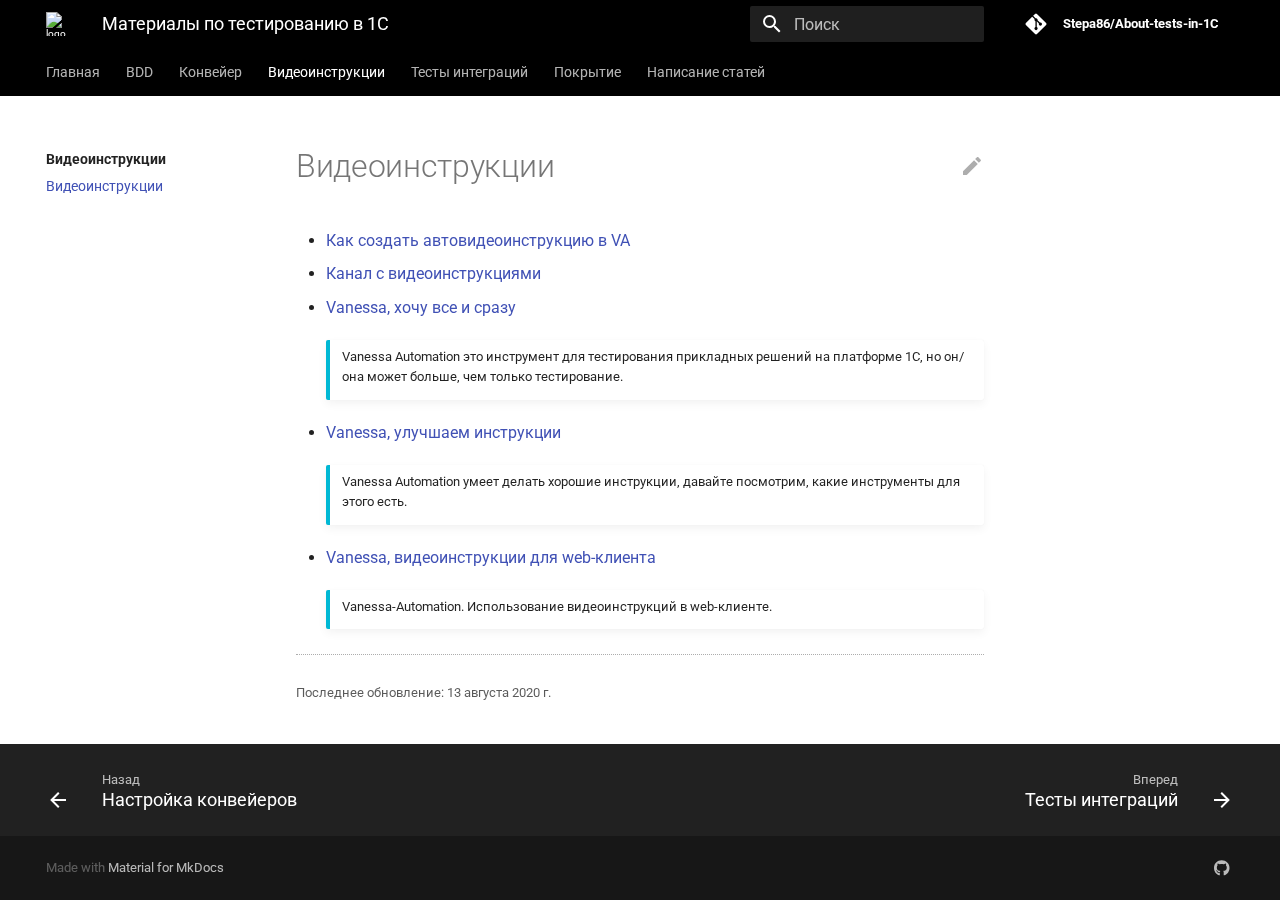
==== commit ae1bb510: "Automated deployment: Sun Aug 23 11:57:11 UTC 2020 315217432d1a904664f3efe14b031ab423680124" ====
--- a/auto_video/index.html
+++ b/auto_video/index.html
@@ -1,4 +1,4 @@
-<!doctype html><html lang=ru class=no-js> <head><meta charset=utf-8><meta name=viewport content="width=device-width,initial-scale=1"><link href=https://stepa86.github.io/About-tests-in-1C/auto_video/ rel=canonical><link rel="shortcut icon" href=../assets/images/favicon.ico><meta name=generator content="mkdocs-1.1.2, mkdocs-material-5.5.6"><title>Видеоинструкции - Материалы по тестированию в 1С</title><link rel=stylesheet href=../assets/stylesheets/main.63b94e9e.min.css><link rel=stylesheet href=../assets/stylesheets/palette.7f672a1f.min.css><meta name=theme-color content><link href=https://fonts.gstatic.com rel=preconnect crossorigin><link rel=stylesheet href="https://fonts.googleapis.com/css?family=Roboto:300,400,400i,700%7CRoboto+Mono&display=fallback"><style>body,input{font-family:"Roboto",-apple-system,BlinkMacSystemFont,Helvetica,Arial,sans-serif}code,kbd,pre{font-family:"Roboto Mono",SFMono-Regular,Consolas,Menlo,monospace}</style><link rel=stylesheet href=../assets/css/custom.css></head> <body dir=ltr data-md-color-scheme=default data-md-color-primary=black data-md-color-accent=blue> <input class=md-toggle data-md-toggle=drawer type=checkbox id=__drawer autocomplete=off> <input class=md-toggle data-md-toggle=search type=checkbox id=__search autocomplete=off> <label class=md-overlay for=__drawer></label> <div data-md-component=skip> <a href=#_1 class=md-skip> Перейти к содержанию </a> </div> <div data-md-component=announce> </div> <header class=md-header data-md-component=header> <nav class="md-header-nav md-grid" aria-label=Header> <a href=https://stepa86.github.io/About-tests-in-1C/ title="Материалы по тестированию в 1С" class="md-header-nav__button md-logo" aria-label="Материалы по тестированию в 1С"> <img src=../assets/images/logo.svg alt=logo> </a> <label class="md-header-nav__button md-icon" for=__drawer> <svg xmlns=http://www.w3.org/2000/svg viewbox="0 0 24 24"><path d="M3 6h18v2H3V6m0 5h18v2H3v-2m0 5h18v2H3v-2z"/></svg> </label> <div class=md-header-nav__title data-md-component=header-title> <div class=md-header-nav__ellipsis> <span class="md-header-nav__topic md-ellipsis"> Материалы по тестированию в 1С </span> <span class="md-header-nav__topic md-ellipsis"> Видеоинструкции </span> </div> </div> <label class="md-header-nav__button md-icon" for=__search> <svg xmlns=http://www.w3.org/2000/svg viewbox="0 0 24 24"><path d="M9.5 3A6.5 6.5 0 0116 9.5c0 1.61-.59 3.09-1.56 4.23l.27.27h.79l5 5-1.5 1.5-5-5v-.79l-.27-.27A6.516 6.516 0 019.5 16 6.5 6.5 0 013 9.5 6.5 6.5 0 019.5 3m0 2C7 5 5 7 5 9.5S7 14 9.5 14 14 12 14 9.5 12 5 9.5 5z"/></svg> </label> <div class=md-search data-md-component=search role=dialog> <label class=md-search__overlay for=__search></label> <div class=md-search__inner role=search> <form class=md-search__form name=search> <input type=text class=md-search__input name=query aria-label=Поиск placeholder=Поиск autocapitalize=off autocorrect=off autocomplete=off spellcheck=false data-md-component=search-query data-md-state=active> <label class="md-search__icon md-icon" for=__search> <svg xmlns=http://www.w3.org/2000/svg viewbox="0 0 24 24"><path d="M9.5 3A6.5 6.5 0 0116 9.5c0 1.61-.59 3.09-1.56 4.23l.27.27h.79l5 5-1.5 1.5-5-5v-.79l-.27-.27A6.516 6.516 0 019.5 16 6.5 6.5 0 013 9.5 6.5 6.5 0 019.5 3m0 2C7 5 5 7 5 9.5S7 14 9.5 14 14 12 14 9.5 12 5 9.5 5z"/></svg> <svg xmlns=http://www.w3.org/2000/svg viewbox="0 0 24 24"><path d="M20 11v2H8l5.5 5.5-1.42 1.42L4.16 12l7.92-7.92L13.5 5.5 8 11h12z"/></svg> </label> <button type=reset class="md-search__icon md-icon" aria-label=Clear data-md-component=search-reset tabindex=-1> <svg xmlns=http://www.w3.org/2000/svg viewbox="0 0 24 24"><path d="M19 6.41L17.59 5 12 10.59 6.41 5 5 6.41 10.59 12 5 17.59 6.41 19 12 13.41 17.59 19 19 17.59 13.41 12 19 6.41z"/></svg> </button> </form> <div class=md-search__output> <div class=md-search__scrollwrap data-md-scrollfix> <div class=md-search-result data-md-component=search-result> <div class=md-search-result__meta> Initializing search </div> <ol class=md-search-result__list></ol> </div> </div> </div> </div> </div> <div class=md-header-nav__source> <a href=https://github.com/Stepa86/About-tests-in-1C/ title="Перейти к репозиторию" class=md-source> <div class="md-source__icon md-icon"> <svg xmlns=http://www.w3.org/2000/svg viewbox="0 0 448 512"><path d="M439.55 236.05L244 40.45a28.87 28.87 0 00-40.81 0l-40.66 40.63 51.52 51.52c27.06-9.14 52.68 16.77 43.39 43.68l49.66 49.66c34.23-11.8 61.18 31 35.47 56.69-26.49 26.49-70.21-2.87-56-37.34L240.22 199v121.85c25.3 12.54 22.26 41.85 9.08 55a34.34 34.34 0 01-48.55 0c-17.57-17.6-11.07-46.91 11.25-56v-123c-20.8-8.51-24.6-30.74-18.64-45L142.57 101 8.45 235.14a28.86 28.86 0 000 40.81l195.61 195.6a28.86 28.86 0 0040.8 0l194.69-194.69a28.86 28.86 0 000-40.81z"/></svg> </div> <div class=md-source__repository> Stepa86/About-tests-in-1C </div> </a> </div> </nav> </header> <div class=md-container data-md-component=container> <nav class="md-tabs md-tabs--active" aria-label=Tabs data-md-component=tabs> <div class="md-tabs__inner md-grid"> <ul class=md-tabs__list> <li class=md-tabs__item> <a href=.. class=md-tabs__link> Главная </a> </li> <li class=md-tabs__item> <a href=../BDD/ class=md-tabs__link> BDD </a> </li> <li class=md-tabs__item> <a href=../pipeline/ class=md-tabs__link> Конвейер </a> </li> <li class=md-tabs__item> <a href=./ class="md-tabs__link md-tabs__link--active"> Видеоинструкции </a> </li> <li class=md-tabs__item> <a href=../Integration_testing/ class=md-tabs__link> Тесты интеграций </a> </li> <li class=md-tabs__item> <a href=../coverage/ class=md-tabs__link> Покрытие </a> </li> <li class=md-tabs__item> <a href=../Posts/New_page_checklist/ class=md-tabs__link> Написание статей </a> </li> </ul> </div> </nav> <main class=md-main data-md-component=main> <div class="md-main__inner md-grid"> <div class="md-sidebar md-sidebar--primary" data-md-component=navigation> <div class=md-sidebar__scrollwrap> <div class=md-sidebar__inner> <nav class="md-nav md-nav--primary" aria-label=Navigation data-md-level=0> <label class=md-nav__title for=__drawer> <a href=https://stepa86.github.io/About-tests-in-1C/ title="Материалы по тестированию в 1С" class="md-nav__button md-logo" aria-label="Материалы по тестированию в 1С"> <img src=../assets/images/logo.svg alt=logo> </a> Материалы по тестированию в 1С </label> <div class=md-nav__source> <a href=https://github.com/Stepa86/About-tests-in-1C/ title="Перейти к репозиторию" class=md-source> <div class="md-source__icon md-icon"> <svg xmlns=http://www.w3.org/2000/svg viewbox="0 0 448 512"><path d="M439.55 236.05L244 40.45a28.87 28.87 0 00-40.81 0l-40.66 40.63 51.52 51.52c27.06-9.14 52.68 16.77 43.39 43.68l49.66 49.66c34.23-11.8 61.18 31 35.47 56.69-26.49 26.49-70.21-2.87-56-37.34L240.22 199v121.85c25.3 12.54 22.26 41.85 9.08 55a34.34 34.34 0 01-48.55 0c-17.57-17.6-11.07-46.91 11.25-56v-123c-20.8-8.51-24.6-30.74-18.64-45L142.57 101 8.45 235.14a28.86 28.86 0 000 40.81l195.61 195.6a28.86 28.86 0 0040.8 0l194.69-194.69a28.86 28.86 0 000-40.81z"/></svg> </div> <div class=md-source__repository> Stepa86/About-tests-in-1C </div> </a> </div> <ul class=md-nav__list data-md-scrollfix> <li class=md-nav__item> <a href=.. title=Главная class=md-nav__link> Главная </a> </li> <li class="md-nav__item md-nav__item--nested"> <input class="md-nav__toggle md-toggle" data-md-toggle=nav-2 type=checkbox id=nav-2> <label class=md-nav__link for=nav-2> BDD <span class="md-nav__icon md-icon"> <svg xmlns=http://www.w3.org/2000/svg viewbox="0 0 24 24"><path d="M8.59 16.58L13.17 12 8.59 7.41 10 6l6 6-6 6-1.41-1.42z"/></svg> </span> </label> <nav class=md-nav aria-label=BDD data-md-level=1> <label class=md-nav__title for=nav-2> <span class="md-nav__icon md-icon"> <svg xmlns=http://www.w3.org/2000/svg viewbox="0 0 24 24"><path d="M20 11v2H8l5.5 5.5-1.42 1.42L4.16 12l7.92-7.92L13.5 5.5 8 11h12z"/></svg> </span> BDD </label> <ul class=md-nav__list data-md-scrollfix> <li class=md-nav__item> <a href=../BDD/ title="Сценарное тестирование" class=md-nav__link> Сценарное тестирование </a> </li> <li class=md-nav__item> <a href=../BDD/best_practices_of_tests/ title="Лучшие практики" class=md-nav__link> Лучшие практики </a> </li> </ul> </nav> </li> <li class="md-nav__item md-nav__item--nested"> <input class="md-nav__toggle md-toggle" data-md-toggle=nav-3 type=checkbox id=nav-3> <label class=md-nav__link for=nav-3> Конвейер <span class="md-nav__icon md-icon"> <svg xmlns=http://www.w3.org/2000/svg viewbox="0 0 24 24"><path d="M8.59 16.58L13.17 12 8.59 7.41 10 6l6 6-6 6-1.41-1.42z"/></svg> </span> </label> <nav class=md-nav aria-label=Конвейер data-md-level=1> <label class=md-nav__title for=nav-3> <span class="md-nav__icon md-icon"> <svg xmlns=http://www.w3.org/2000/svg viewbox="0 0 24 24"><path d="M20 11v2H8l5.5 5.5-1.42 1.42L4.16 12l7.92-7.92L13.5 5.5 8 11h12z"/></svg> </span> Конвейер </label> <ul class=md-nav__list data-md-scrollfix> <li class=md-nav__item> <a href=../pipeline/ title="Настройка конвейеров" class=md-nav__link> Настройка конвейеров </a> </li> </ul> </nav> </li> <li class="md-nav__item md-nav__item--active md-nav__item--nested"> <input class="md-nav__toggle md-toggle" data-md-toggle=nav-4 type=checkbox id=nav-4 checked> <label class=md-nav__link for=nav-4> Видеоинструкции <span class="md-nav__icon md-icon"> <svg xmlns=http://www.w3.org/2000/svg viewbox="0 0 24 24"><path d="M8.59 16.58L13.17 12 8.59 7.41 10 6l6 6-6 6-1.41-1.42z"/></svg> </span> </label> <nav class=md-nav aria-label=Видеоинструкции data-md-level=1> <label class=md-nav__title for=nav-4> <span class="md-nav__icon md-icon"> <svg xmlns=http://www.w3.org/2000/svg viewbox="0 0 24 24"><path d="M20 11v2H8l5.5 5.5-1.42 1.42L4.16 12l7.92-7.92L13.5 5.5 8 11h12z"/></svg> </span> Видеоинструкции </label> <ul class=md-nav__list data-md-scrollfix> <li class="md-nav__item md-nav__item--active"> <input class="md-nav__toggle md-toggle" data-md-toggle=toc type=checkbox id=__toc> <a href=./ title=Видеоинструкции class="md-nav__link md-nav__link--active"> Видеоинструкции </a> </li> </ul> </nav> </li> <li class="md-nav__item md-nav__item--nested"> <input class="md-nav__toggle md-toggle" data-md-toggle=nav-5 type=checkbox id=nav-5> <label class=md-nav__link for=nav-5> Тесты интеграций <span class="md-nav__icon md-icon"> <svg xmlns=http://www.w3.org/2000/svg viewbox="0 0 24 24"><path d="M8.59 16.58L13.17 12 8.59 7.41 10 6l6 6-6 6-1.41-1.42z"/></svg> </span> </label> <nav class=md-nav aria-label="Тесты интеграций" data-md-level=1> <label class=md-nav__title for=nav-5> <span class="md-nav__icon md-icon"> <svg xmlns=http://www.w3.org/2000/svg viewbox="0 0 24 24"><path d="M20 11v2H8l5.5 5.5-1.42 1.42L4.16 12l7.92-7.92L13.5 5.5 8 11h12z"/></svg> </span> Тесты интеграций </label> <ul class=md-nav__list data-md-scrollfix> <li class=md-nav__item> <a href=../Integration_testing/ title="Тесты интеграций" class=md-nav__link> Тесты интеграций </a> </li> </ul> </nav> </li> <li class="md-nav__item md-nav__item--nested"> <input class="md-nav__toggle md-toggle" data-md-toggle=nav-6 type=checkbox id=nav-6> <label class=md-nav__link for=nav-6> Покрытие <span class="md-nav__icon md-icon"> <svg xmlns=http://www.w3.org/2000/svg viewbox="0 0 24 24"><path d="M8.59 16.58L13.17 12 8.59 7.41 10 6l6 6-6 6-1.41-1.42z"/></svg> </span> </label> <nav class=md-nav aria-label=Покрытие data-md-level=1> <label class=md-nav__title for=nav-6> <span class="md-nav__icon md-icon"> <svg xmlns=http://www.w3.org/2000/svg viewbox="0 0 24 24"><path d="M20 11v2H8l5.5 5.5-1.42 1.42L4.16 12l7.92-7.92L13.5 5.5 8 11h12z"/></svg> </span> Покрытие </label> <ul class=md-nav__list data-md-scrollfix> <li class=md-nav__item> <a href=../coverage/ title="Сбор покрытия" class=md-nav__link> Сбор покрытия </a> </li> </ul> </nav> </li> <li class="md-nav__item md-nav__item--nested"> <input class="md-nav__toggle md-toggle" data-md-toggle=nav-7 type=checkbox id=nav-7> <label class=md-nav__link for=nav-7> Написание статей <span class="md-nav__icon md-icon"> <svg xmlns=http://www.w3.org/2000/svg viewbox="0 0 24 24"><path d="M8.59 16.58L13.17 12 8.59 7.41 10 6l6 6-6 6-1.41-1.42z"/></svg> </span> </label> <nav class=md-nav aria-label="Написание статей" data-md-level=1> <label class=md-nav__title for=nav-7> <span class="md-nav__icon md-icon"> <svg xmlns=http://www.w3.org/2000/svg viewbox="0 0 24 24"><path d="M20 11v2H8l5.5 5.5-1.42 1.42L4.16 12l7.92-7.92L13.5 5.5 8 11h12z"/></svg> </span> Написание статей </label> <ul class=md-nav__list data-md-scrollfix> <li class=md-nav__item> <a href=../Posts/New_page_checklist/ title=Чек-лист class=md-nav__link> Чек-лист </a> </li> </ul> </nav> </li> </ul> </nav> </div> </div> </div> <div class="md-sidebar md-sidebar--secondary" data-md-component=toc> <div class=md-sidebar__scrollwrap> <div class=md-sidebar__inner> <nav class="md-nav md-nav--secondary" aria-label=Содержание> </nav> </div> </div> </div> <div class=md-content> <article class="md-content__inner md-typeset"> <a href=https://github.com/Stepa86/About-tests-in-1C/edit/master/docs/auto_video/index.md title="Редактировать страницу" class="md-content__button md-icon"> <svg xmlns=http://www.w3.org/2000/svg viewbox="0 0 24 24"><path d="M20.71 7.04c.39-.39.39-1.04 0-1.41l-2.34-2.34c-.37-.39-1.02-.39-1.41 0l-1.84 1.83 3.75 3.75M3 17.25V21h3.75L17.81 9.93l-3.75-3.75L3 17.25z"/></svg> </a> <h1 id=_1>Видеоинструкции<a class=headerlink href=#_1 title="Permanent link">&para;</a></h1> <ul> <li><a href=https://pr-mex.github.io/vanessa-automation/FAQ/MakeAutoVideo/ >Как создать автовидеоинструкцию в VA</a></li> <li><a href=https://www.youtube.com/channel/UC114RqHhG__1gET8pzs3AHA/videos>Канал с видеоинструкциями</a></li> <li> <p><a href=https://infostart.ru/1c/articles/1133932/ >Vanessa, хочу все и сразу</a></p> <div class="admonition info"> <p>Vanessa Automation это инструмент для тестирования прикладных решений на платформе 1С, но он/она может больше, чем только тестирование.</p> </div> </li> <li> <p><a href=https://infostart.ru/1c/articles/1147009/ >Vanessa, улучшаем инструкции</a></p> <div class="admonition info"> <p>Vanessa Automation умеет делать хорошие инструкции, давайте посмотрим, какие инструменты для этого есть.</p> </div> </li> <li> <p><a href=https://infostart.ru/1c/articles/1243801/ >Vanessa, видеоинструкции для web-клиента</a></p> <div class="admonition info"> <p>Vanessa-Automation. Использование видеоинструкций в web-клиенте.</p> </div> </li> </ul> <hr> <div class=md-source-date> <small> Последнее обновление: <span class="git-revision-date-localized-plugin git-revision-date-localized-plugin-date">13 августа 2020 г.</span> </small> </div> </article> </div> </div> </main> <footer class=md-footer> <div class=md-footer-nav> <nav class="md-footer-nav__inner md-grid" aria-label=Footer> <a href=../pipeline/ title="Настройка конвейеров" class="md-footer-nav__link md-footer-nav__link--prev" rel=prev> <div class="md-footer-nav__button md-icon"> <svg xmlns=http://www.w3.org/2000/svg viewbox="0 0 24 24"><path d="M20 11v2H8l5.5 5.5-1.42 1.42L4.16 12l7.92-7.92L13.5 5.5 8 11h12z"/></svg> </div> <div class=md-footer-nav__title> <div class=md-ellipsis> <span class=md-footer-nav__direction> Назад </span> Настройка конвейеров </div> </div> </a> <a href=../Integration_testing/ title="Тесты интеграций" class="md-footer-nav__link md-footer-nav__link--next" rel=next> <div class=md-footer-nav__title> <div class=md-ellipsis> <span class=md-footer-nav__direction> Вперед </span> Тесты интеграций </div> </div> <div class="md-footer-nav__button md-icon"> <svg xmlns=http://www.w3.org/2000/svg viewbox="0 0 24 24"><path d="M4 11v2h12l-5.5 5.5 1.42 1.42L19.84 12l-7.92-7.92L10.5 5.5 16 11H4z"/></svg> </div> </a> </nav> </div> <div class="md-footer-meta md-typeset"> <div class="md-footer-meta__inner md-grid"> <div class=md-footer-copyright> Made with <a href=https://squidfunk.github.io/mkdocs-material/ target=_blank rel=noopener> Material for MkDocs </a> </div> <div class=md-footer-social> <a href=https://github.com/Stepa86/About-tests-in-1C target=_blank rel=noopener title=github.com class=md-footer-social__link> <svg xmlns=http://www.w3.org/2000/svg viewbox="0 0 496 512"><path d="M165.9 397.4c0 2-2.3 3.6-5.2 3.6-3.3.3-5.6-1.3-5.6-3.6 0-2 2.3-3.6 5.2-3.6 3-.3 5.6 1.3 5.6 3.6zm-31.1-4.5c-.7 2 1.3 4.3 4.3 4.9 2.6 1 5.6 0 6.2-2s-1.3-4.3-4.3-5.2c-2.6-.7-5.5.3-6.2 2.3zm44.2-1.7c-2.9.7-4.9 2.6-4.6 4.9.3 2 2.9 3.3 5.9 2.6 2.9-.7 4.9-2.6 4.6-4.6-.3-1.9-3-3.2-5.9-2.9zM244.8 8C106.1 8 0 113.3 0 252c0 110.9 69.8 205.8 169.5 239.2 12.8 2.3 17.3-5.6 17.3-12.1 0-6.2-.3-40.4-.3-61.4 0 0-70 15-84.7-29.8 0 0-11.4-29.1-27.8-36.6 0 0-22.9-15.7 1.6-15.4 0 0 24.9 2 38.6 25.8 21.9 38.6 58.6 27.5 72.9 20.9 2.3-16 8.8-27.1 16-33.7-55.9-6.2-112.3-14.3-112.3-110.5 0-27.5 7.6-41.3 23.6-58.9-2.6-6.5-11.1-33.3 2.6-67.9 20.9-6.5 69 27 69 27 20-5.6 41.5-8.5 62.8-8.5s42.8 2.9 62.8 8.5c0 0 48.1-33.6 69-27 13.7 34.7 5.2 61.4 2.6 67.9 16 17.7 25.8 31.5 25.8 58.9 0 96.5-58.9 104.2-114.8 110.5 9.2 7.9 17 22.9 17 46.4 0 33.7-.3 75.4-.3 83.6 0 6.5 4.6 14.4 17.3 12.1C428.2 457.8 496 362.9 496 252 496 113.3 383.5 8 244.8 8zM97.2 352.9c-1.3 1-1 3.3.7 5.2 1.6 1.6 3.9 2.3 5.2 1 1.3-1 1-3.3-.7-5.2-1.6-1.6-3.9-2.3-5.2-1zm-10.8-8.1c-.7 1.3.3 2.9 2.3 3.9 1.6 1 3.6.7 4.3-.7.7-1.3-.3-2.9-2.3-3.9-2-.6-3.6-.3-4.3.7zm32.4 35.6c-1.6 1.3-1 4.3 1.3 6.2 2.3 2.3 5.2 2.6 6.5 1 1.3-1.3.7-4.3-1.3-6.2-2.2-2.3-5.2-2.6-6.5-1zm-11.4-14.7c-1.6 1-1.6 3.6 0 5.9 1.6 2.3 4.3 3.3 5.6 2.3 1.6-1.3 1.6-3.9 0-6.2-1.4-2.3-4-3.3-5.6-2z"/></svg> </a> </div> </div> </div> </footer> </div> <script src=../assets/javascripts/vendor.d1f5a259.min.js></script> <script src=../assets/javascripts/bundle.d5fec882.min.js></script><script id=__lang type=application/json>{"clipboard.copy": "\u041a\u043e\u043f\u0438\u0440\u043e\u0432\u0430\u0442\u044c \u0432 \u0431\u0443\u0444\u0435\u0440", "clipboard.copied": "\u0421\u043a\u043e\u043f\u0438\u0440\u043e\u0432\u0430\u043d\u043e \u0432 \u0431\u0443\u0444\u0435\u0440", "search.config.lang": "ru", "search.config.pipeline": "trimmer, stopWordFilter", "search.config.separator": "[\\s\\-]+", "search.result.placeholder": "\u041d\u0430\u0447\u043d\u0438\u0442\u0435 \u043f\u0435\u0447\u0430\u0442\u0430\u0442\u044c \u0434\u043b\u044f \u043f\u043e\u0438\u0441\u043a\u0430", "search.result.none": "\u0421\u043e\u0432\u043f\u0430\u0434\u0435\u043d\u0438\u0439 \u043d\u0435 \u043d\u0430\u0439\u0434\u0435\u043d\u043e", "search.result.one": "\u041d\u0430\u0439\u0434\u0435\u043d\u043e 1 \u0441\u043e\u0432\u043f\u0430\u0434\u0435\u043d\u0438\u0435", "search.result.other": "\u041d\u0430\u0439\u0434\u0435\u043d\u043e # \u0441\u043e\u0432\u043f\u0430\u0434\u0435\u043d\u0438\u0439"}</script> <script>
+<!doctype html><html lang=ru class=no-js> <head><meta charset=utf-8><meta name=viewport content="width=device-width,initial-scale=1"><link href=https://stepa86.github.io/About-tests-in-1C/auto_video/ rel=canonical><link rel="shortcut icon" href=../assets/images/favicon.ico><meta name=generator content="mkdocs-1.1.2, mkdocs-material-5.5.8"><title>Видеоинструкции - Материалы по тестированию в 1С</title><link rel=stylesheet href=../assets/stylesheets/main.01afc2df.min.css><link rel=stylesheet href=../assets/stylesheets/palette.83bccb1f.min.css><meta name=theme-color content=#000000><link href=https://fonts.gstatic.com rel=preconnect crossorigin><link rel=stylesheet href="https://fonts.googleapis.com/css?family=Roboto:300,400,400i,700%7CRoboto+Mono&display=fallback"><style>body,input{font-family:"Roboto",-apple-system,BlinkMacSystemFont,Helvetica,Arial,sans-serif}code,kbd,pre{font-family:"Roboto Mono",SFMono-Regular,Consolas,Menlo,monospace}</style><link rel=stylesheet href=../assets/css/custom.css></head> <body dir=ltr data-md-color-scheme=default data-md-color-primary=black data-md-color-accent=blue> <input class=md-toggle data-md-toggle=drawer type=checkbox id=__drawer autocomplete=off> <input class=md-toggle data-md-toggle=search type=checkbox id=__search autocomplete=off> <label class=md-overlay for=__drawer></label> <div data-md-component=skip> <a href=#_1 class=md-skip> Перейти к содержанию </a> </div> <div data-md-component=announce> </div> <header class=md-header data-md-component=header> <nav class="md-header-nav md-grid" aria-label=Header> <a href=https://stepa86.github.io/About-tests-in-1C/ title="Материалы по тестированию в 1С" class="md-header-nav__button md-logo" aria-label="Материалы по тестированию в 1С"> <img src=../assets/images/logo.svg alt=logo> </a> <label class="md-header-nav__button md-icon" for=__drawer> <svg xmlns=http://www.w3.org/2000/svg viewbox="0 0 24 24"><path d="M3 6h18v2H3V6m0 5h18v2H3v-2m0 5h18v2H3v-2z"/></svg> </label> <div class=md-header-nav__title data-md-component=header-title> <div class=md-header-nav__ellipsis> <span class="md-header-nav__topic md-ellipsis"> Материалы по тестированию в 1С </span> <span class="md-header-nav__topic md-ellipsis"> Видеоинструкции </span> </div> </div> <label class="md-header-nav__button md-icon" for=__search> <svg xmlns=http://www.w3.org/2000/svg viewbox="0 0 24 24"><path d="M9.5 3A6.5 6.5 0 0116 9.5c0 1.61-.59 3.09-1.56 4.23l.27.27h.79l5 5-1.5 1.5-5-5v-.79l-.27-.27A6.516 6.516 0 019.5 16 6.5 6.5 0 013 9.5 6.5 6.5 0 019.5 3m0 2C7 5 5 7 5 9.5S7 14 9.5 14 14 12 14 9.5 12 5 9.5 5z"/></svg> </label> <div class=md-search data-md-component=search role=dialog> <label class=md-search__overlay for=__search></label> <div class=md-search__inner role=search> <form class=md-search__form name=search> <input type=text class=md-search__input name=query aria-label=Поиск placeholder=Поиск autocapitalize=off autocorrect=off autocomplete=off spellcheck=false data-md-component=search-query data-md-state=active> <label class="md-search__icon md-icon" for=__search> <svg xmlns=http://www.w3.org/2000/svg viewbox="0 0 24 24"><path d="M9.5 3A6.5 6.5 0 0116 9.5c0 1.61-.59 3.09-1.56 4.23l.27.27h.79l5 5-1.5 1.5-5-5v-.79l-.27-.27A6.516 6.516 0 019.5 16 6.5 6.5 0 013 9.5 6.5 6.5 0 019.5 3m0 2C7 5 5 7 5 9.5S7 14 9.5 14 14 12 14 9.5 12 5 9.5 5z"/></svg> <svg xmlns=http://www.w3.org/2000/svg viewbox="0 0 24 24"><path d="M20 11v2H8l5.5 5.5-1.42 1.42L4.16 12l7.92-7.92L13.5 5.5 8 11h12z"/></svg> </label> <button type=reset class="md-search__icon md-icon" aria-label=Clear data-md-component=search-reset tabindex=-1> <svg xmlns=http://www.w3.org/2000/svg viewbox="0 0 24 24"><path d="M19 6.41L17.59 5 12 10.59 6.41 5 5 6.41 10.59 12 5 17.59 6.41 19 12 13.41 17.59 19 19 17.59 13.41 12 19 6.41z"/></svg> </button> </form> <div class=md-search__output> <div class=md-search__scrollwrap data-md-scrollfix> <div class=md-search-result data-md-component=search-result> <div class=md-search-result__meta> Initializing search </div> <ol class=md-search-result__list></ol> </div> </div> </div> </div> </div> <div class=md-header-nav__source> <a href=https://github.com/Stepa86/About-tests-in-1C/ title="Перейти к репозиторию" class=md-source> <div class="md-source__icon md-icon"> <svg xmlns=http://www.w3.org/2000/svg viewbox="0 0 448 512"><path d="M439.55 236.05L244 40.45a28.87 28.87 0 00-40.81 0l-40.66 40.63 51.52 51.52c27.06-9.14 52.68 16.77 43.39 43.68l49.66 49.66c34.23-11.8 61.18 31 35.47 56.69-26.49 26.49-70.21-2.87-56-37.34L240.22 199v121.85c25.3 12.54 22.26 41.85 9.08 55a34.34 34.34 0 01-48.55 0c-17.57-17.6-11.07-46.91 11.25-56v-123c-20.8-8.51-24.6-30.74-18.64-45L142.57 101 8.45 235.14a28.86 28.86 0 000 40.81l195.61 195.6a28.86 28.86 0 0040.8 0l194.69-194.69a28.86 28.86 0 000-40.81z"/></svg> </div> <div class=md-source__repository> Stepa86/About-tests-in-1C </div> </a> </div> </nav> </header> <div class=md-container data-md-component=container> <nav class="md-tabs md-tabs--active" aria-label=Tabs data-md-component=tabs> <div class="md-tabs__inner md-grid"> <ul class=md-tabs__list> <li class=md-tabs__item> <a href=.. class=md-tabs__link> Главная </a> </li> <li class=md-tabs__item> <a href=../BDD/ class=md-tabs__link> BDD </a> </li> <li class=md-tabs__item> <a href=../pipeline/ class=md-tabs__link> Конвейер </a> </li> <li class=md-tabs__item> <a href=./ class="md-tabs__link md-tabs__link--active"> Видеоинструкции </a> </li> <li class=md-tabs__item> <a href=../Integration_testing/ class=md-tabs__link> Тесты интеграций </a> </li> <li class=md-tabs__item> <a href=../coverage/ class=md-tabs__link> Покрытие </a> </li> <li class=md-tabs__item> <a href=../Posts/New_page_checklist/ class=md-tabs__link> Написание статей </a> </li> </ul> </div> </nav> <main class=md-main data-md-component=main> <div class="md-main__inner md-grid"> <div class="md-sidebar md-sidebar--primary" data-md-component=navigation> <div class=md-sidebar__scrollwrap> <div class=md-sidebar__inner> <nav class="md-nav md-nav--primary" aria-label=Navigation data-md-level=0> <label class=md-nav__title for=__drawer> <a href=https://stepa86.github.io/About-tests-in-1C/ title="Материалы по тестированию в 1С" class="md-nav__button md-logo" aria-label="Материалы по тестированию в 1С"> <img src=../assets/images/logo.svg alt=logo> </a> Материалы по тестированию в 1С </label> <div class=md-nav__source> <a href=https://github.com/Stepa86/About-tests-in-1C/ title="Перейти к репозиторию" class=md-source> <div class="md-source__icon md-icon"> <svg xmlns=http://www.w3.org/2000/svg viewbox="0 0 448 512"><path d="M439.55 236.05L244 40.45a28.87 28.87 0 00-40.81 0l-40.66 40.63 51.52 51.52c27.06-9.14 52.68 16.77 43.39 43.68l49.66 49.66c34.23-11.8 61.18 31 35.47 56.69-26.49 26.49-70.21-2.87-56-37.34L240.22 199v121.85c25.3 12.54 22.26 41.85 9.08 55a34.34 34.34 0 01-48.55 0c-17.57-17.6-11.07-46.91 11.25-56v-123c-20.8-8.51-24.6-30.74-18.64-45L142.57 101 8.45 235.14a28.86 28.86 0 000 40.81l195.61 195.6a28.86 28.86 0 0040.8 0l194.69-194.69a28.86 28.86 0 000-40.81z"/></svg> </div> <div class=md-source__repository> Stepa86/About-tests-in-1C </div> </a> </div> <ul class=md-nav__list data-md-scrollfix> <li class=md-nav__item> <a href=.. title=Главная class=md-nav__link> Главная </a> </li> <li class="md-nav__item md-nav__item--nested"> <input class="md-nav__toggle md-toggle" data-md-toggle=nav-2 type=checkbox id=nav-2> <label class=md-nav__link for=nav-2> BDD <span class="md-nav__icon md-icon"> <svg xmlns=http://www.w3.org/2000/svg viewbox="0 0 24 24"><path d="M8.59 16.58L13.17 12 8.59 7.41 10 6l6 6-6 6-1.41-1.42z"/></svg> </span> </label> <nav class=md-nav aria-label=BDD data-md-level=1> <label class=md-nav__title for=nav-2> <span class="md-nav__icon md-icon"> <svg xmlns=http://www.w3.org/2000/svg viewbox="0 0 24 24"><path d="M20 11v2H8l5.5 5.5-1.42 1.42L4.16 12l7.92-7.92L13.5 5.5 8 11h12z"/></svg> </span> BDD </label> <ul class=md-nav__list data-md-scrollfix> <li class=md-nav__item> <a href=../BDD/ title="Сценарное тестирование" class=md-nav__link> Сценарное тестирование </a> </li> <li class=md-nav__item> <a href=../BDD/best_practices_of_tests/ title="Лучшие практики" class=md-nav__link> Лучшие практики </a> </li> </ul> </nav> </li> <li class="md-nav__item md-nav__item--nested"> <input class="md-nav__toggle md-toggle" data-md-toggle=nav-3 type=checkbox id=nav-3> <label class=md-nav__link for=nav-3> Конвейер <span class="md-nav__icon md-icon"> <svg xmlns=http://www.w3.org/2000/svg viewbox="0 0 24 24"><path d="M8.59 16.58L13.17 12 8.59 7.41 10 6l6 6-6 6-1.41-1.42z"/></svg> </span> </label> <nav class=md-nav aria-label=Конвейер data-md-level=1> <label class=md-nav__title for=nav-3> <span class="md-nav__icon md-icon"> <svg xmlns=http://www.w3.org/2000/svg viewbox="0 0 24 24"><path d="M20 11v2H8l5.5 5.5-1.42 1.42L4.16 12l7.92-7.92L13.5 5.5 8 11h12z"/></svg> </span> Конвейер </label> <ul class=md-nav__list data-md-scrollfix> <li class=md-nav__item> <a href=../pipeline/ title="Настройка конвейеров" class=md-nav__link> Настройка конвейеров </a> </li> </ul> </nav> </li> <li class="md-nav__item md-nav__item--active md-nav__item--nested"> <input class="md-nav__toggle md-toggle" data-md-toggle=nav-4 type=checkbox id=nav-4 checked> <label class=md-nav__link for=nav-4> Видеоинструкции <span class="md-nav__icon md-icon"> <svg xmlns=http://www.w3.org/2000/svg viewbox="0 0 24 24"><path d="M8.59 16.58L13.17 12 8.59 7.41 10 6l6 6-6 6-1.41-1.42z"/></svg> </span> </label> <nav class=md-nav aria-label=Видеоинструкции data-md-level=1> <label class=md-nav__title for=nav-4> <span class="md-nav__icon md-icon"> <svg xmlns=http://www.w3.org/2000/svg viewbox="0 0 24 24"><path d="M20 11v2H8l5.5 5.5-1.42 1.42L4.16 12l7.92-7.92L13.5 5.5 8 11h12z"/></svg> </span> Видеоинструкции </label> <ul class=md-nav__list data-md-scrollfix> <li class="md-nav__item md-nav__item--active"> <input class="md-nav__toggle md-toggle" data-md-toggle=toc type=checkbox id=__toc> <a href=./ title=Видеоинструкции class="md-nav__link md-nav__link--active"> Видеоинструкции </a> </li> </ul> </nav> </li> <li class="md-nav__item md-nav__item--nested"> <input class="md-nav__toggle md-toggle" data-md-toggle=nav-5 type=checkbox id=nav-5> <label class=md-nav__link for=nav-5> Тесты интеграций <span class="md-nav__icon md-icon"> <svg xmlns=http://www.w3.org/2000/svg viewbox="0 0 24 24"><path d="M8.59 16.58L13.17 12 8.59 7.41 10 6l6 6-6 6-1.41-1.42z"/></svg> </span> </label> <nav class=md-nav aria-label="Тесты интеграций" data-md-level=1> <label class=md-nav__title for=nav-5> <span class="md-nav__icon md-icon"> <svg xmlns=http://www.w3.org/2000/svg viewbox="0 0 24 24"><path d="M20 11v2H8l5.5 5.5-1.42 1.42L4.16 12l7.92-7.92L13.5 5.5 8 11h12z"/></svg> </span> Тесты интеграций </label> <ul class=md-nav__list data-md-scrollfix> <li class=md-nav__item> <a href=../Integration_testing/ title="Тесты интеграций" class=md-nav__link> Тесты интеграций </a> </li> </ul> </nav> </li> <li class="md-nav__item md-nav__item--nested"> <input class="md-nav__toggle md-toggle" data-md-toggle=nav-6 type=checkbox id=nav-6> <label class=md-nav__link for=nav-6> Покрытие <span class="md-nav__icon md-icon"> <svg xmlns=http://www.w3.org/2000/svg viewbox="0 0 24 24"><path d="M8.59 16.58L13.17 12 8.59 7.41 10 6l6 6-6 6-1.41-1.42z"/></svg> </span> </label> <nav class=md-nav aria-label=Покрытие data-md-level=1> <label class=md-nav__title for=nav-6> <span class="md-nav__icon md-icon"> <svg xmlns=http://www.w3.org/2000/svg viewbox="0 0 24 24"><path d="M20 11v2H8l5.5 5.5-1.42 1.42L4.16 12l7.92-7.92L13.5 5.5 8 11h12z"/></svg> </span> Покрытие </label> <ul class=md-nav__list data-md-scrollfix> <li class=md-nav__item> <a href=../coverage/ title="Сбор покрытия" class=md-nav__link> Сбор покрытия </a> </li> </ul> </nav> </li> <li class="md-nav__item md-nav__item--nested"> <input class="md-nav__toggle md-toggle" data-md-toggle=nav-7 type=checkbox id=nav-7> <label class=md-nav__link for=nav-7> Написание статей <span class="md-nav__icon md-icon"> <svg xmlns=http://www.w3.org/2000/svg viewbox="0 0 24 24"><path d="M8.59 16.58L13.17 12 8.59 7.41 10 6l6 6-6 6-1.41-1.42z"/></svg> </span> </label> <nav class=md-nav aria-label="Написание статей" data-md-level=1> <label class=md-nav__title for=nav-7> <span class="md-nav__icon md-icon"> <svg xmlns=http://www.w3.org/2000/svg viewbox="0 0 24 24"><path d="M20 11v2H8l5.5 5.5-1.42 1.42L4.16 12l7.92-7.92L13.5 5.5 8 11h12z"/></svg> </span> Написание статей </label> <ul class=md-nav__list data-md-scrollfix> <li class=md-nav__item> <a href=../Posts/New_page_checklist/ title=Чек-лист class=md-nav__link> Чек-лист </a> </li> </ul> </nav> </li> </ul> </nav> </div> </div> </div> <div class="md-sidebar md-sidebar--secondary" data-md-component=toc> <div class=md-sidebar__scrollwrap> <div class=md-sidebar__inner> <nav class="md-nav md-nav--secondary" aria-label=Содержание> </nav> </div> </div> </div> <div class=md-content> <article class="md-content__inner md-typeset"> <a href=https://github.com/Stepa86/About-tests-in-1C/edit/master/docs/auto_video/index.md title="Редактировать страницу" class="md-content__button md-icon"> <svg xmlns=http://www.w3.org/2000/svg viewbox="0 0 24 24"><path d="M20.71 7.04c.39-.39.39-1.04 0-1.41l-2.34-2.34c-.37-.39-1.02-.39-1.41 0l-1.84 1.83 3.75 3.75M3 17.25V21h3.75L17.81 9.93l-3.75-3.75L3 17.25z"/></svg> </a> <h1 id=_1>Видеоинструкции<a class=headerlink href=#_1 title="Permanent link">&para;</a></h1> <ul> <li><a href=https://pr-mex.github.io/vanessa-automation/FAQ/MakeAutoVideo/ >Как создать автовидеоинструкцию в VA</a></li> <li><a href=https://www.youtube.com/channel/UC114RqHhG__1gET8pzs3AHA/videos>Канал с видеоинструкциями</a></li> <li> <p><a href=https://infostart.ru/1c/articles/1133932/ >Vanessa, хочу все и сразу</a></p> <div class="admonition info"> <p>Vanessa Automation это инструмент для тестирования прикладных решений на платформе 1С, но он/она может больше, чем только тестирование.</p> </div> </li> <li> <p><a href=https://infostart.ru/1c/articles/1147009/ >Vanessa, улучшаем инструкции</a></p> <div class="admonition info"> <p>Vanessa Automation умеет делать хорошие инструкции, давайте посмотрим, какие инструменты для этого есть.</p> </div> </li> <li> <p><a href=https://infostart.ru/1c/articles/1243801/ >Vanessa, видеоинструкции для web-клиента</a></p> <div class="admonition info"> <p>Vanessa-Automation. Использование видеоинструкций в web-клиенте.</p> </div> </li> </ul> <hr> <div class=md-source-date> <small> Последнее обновление: <span class="git-revision-date-localized-plugin git-revision-date-localized-plugin-date">13 августа 2020 г.</span> </small> </div> </article> </div> </div> </main> <footer class=md-footer> <div class=md-footer-nav> <nav class="md-footer-nav__inner md-grid" aria-label=Footer> <a href=../pipeline/ title="Настройка конвейеров" class="md-footer-nav__link md-footer-nav__link--prev" rel=prev> <div class="md-footer-nav__button md-icon"> <svg xmlns=http://www.w3.org/2000/svg viewbox="0 0 24 24"><path d="M20 11v2H8l5.5 5.5-1.42 1.42L4.16 12l7.92-7.92L13.5 5.5 8 11h12z"/></svg> </div> <div class=md-footer-nav__title> <div class=md-ellipsis> <span class=md-footer-nav__direction> Назад </span> Настройка конвейеров </div> </div> </a> <a href=../Integration_testing/ title="Тесты интеграций" class="md-footer-nav__link md-footer-nav__link--next" rel=next> <div class=md-footer-nav__title> <div class=md-ellipsis> <span class=md-footer-nav__direction> Вперед </span> Тесты интеграций </div> </div> <div class="md-footer-nav__button md-icon"> <svg xmlns=http://www.w3.org/2000/svg viewbox="0 0 24 24"><path d="M4 11v2h12l-5.5 5.5 1.42 1.42L19.84 12l-7.92-7.92L10.5 5.5 16 11H4z"/></svg> </div> </a> </nav> </div> <div class="md-footer-meta md-typeset"> <div class="md-footer-meta__inner md-grid"> <div class=md-footer-copyright> Made with <a href=https://squidfunk.github.io/mkdocs-material/ target=_blank rel=noopener> Material for MkDocs </a> </div> <div class=md-footer-social> <a href=https://github.com/Stepa86/About-tests-in-1C target=_blank rel=noopener title=github.com class=md-footer-social__link> <svg xmlns=http://www.w3.org/2000/svg viewbox="0 0 496 512"><path d="M165.9 397.4c0 2-2.3 3.6-5.2 3.6-3.3.3-5.6-1.3-5.6-3.6 0-2 2.3-3.6 5.2-3.6 3-.3 5.6 1.3 5.6 3.6zm-31.1-4.5c-.7 2 1.3 4.3 4.3 4.9 2.6 1 5.6 0 6.2-2s-1.3-4.3-4.3-5.2c-2.6-.7-5.5.3-6.2 2.3zm44.2-1.7c-2.9.7-4.9 2.6-4.6 4.9.3 2 2.9 3.3 5.9 2.6 2.9-.7 4.9-2.6 4.6-4.6-.3-1.9-3-3.2-5.9-2.9zM244.8 8C106.1 8 0 113.3 0 252c0 110.9 69.8 205.8 169.5 239.2 12.8 2.3 17.3-5.6 17.3-12.1 0-6.2-.3-40.4-.3-61.4 0 0-70 15-84.7-29.8 0 0-11.4-29.1-27.8-36.6 0 0-22.9-15.7 1.6-15.4 0 0 24.9 2 38.6 25.8 21.9 38.6 58.6 27.5 72.9 20.9 2.3-16 8.8-27.1 16-33.7-55.9-6.2-112.3-14.3-112.3-110.5 0-27.5 7.6-41.3 23.6-58.9-2.6-6.5-11.1-33.3 2.6-67.9 20.9-6.5 69 27 69 27 20-5.6 41.5-8.5 62.8-8.5s42.8 2.9 62.8 8.5c0 0 48.1-33.6 69-27 13.7 34.7 5.2 61.4 2.6 67.9 16 17.7 25.8 31.5 25.8 58.9 0 96.5-58.9 104.2-114.8 110.5 9.2 7.9 17 22.9 17 46.4 0 33.7-.3 75.4-.3 83.6 0 6.5 4.6 14.4 17.3 12.1C428.2 457.8 496 362.9 496 252 496 113.3 383.5 8 244.8 8zM97.2 352.9c-1.3 1-1 3.3.7 5.2 1.6 1.6 3.9 2.3 5.2 1 1.3-1 1-3.3-.7-5.2-1.6-1.6-3.9-2.3-5.2-1zm-10.8-8.1c-.7 1.3.3 2.9 2.3 3.9 1.6 1 3.6.7 4.3-.7.7-1.3-.3-2.9-2.3-3.9-2-.6-3.6-.3-4.3.7zm32.4 35.6c-1.6 1.3-1 4.3 1.3 6.2 2.3 2.3 5.2 2.6 6.5 1 1.3-1.3.7-4.3-1.3-6.2-2.2-2.3-5.2-2.6-6.5-1zm-11.4-14.7c-1.6 1-1.6 3.6 0 5.9 1.6 2.3 4.3 3.3 5.6 2.3 1.6-1.3 1.6-3.9 0-6.2-1.4-2.3-4-3.3-5.6-2z"/></svg> </a> </div> </div> </div> </footer> </div> <script src=../assets/javascripts/vendor.df0def68.min.js></script> <script src=../assets/javascripts/bundle.ba57d267.min.js></script><script id=__lang type=application/json>{"clipboard.copy": "\u041a\u043e\u043f\u0438\u0440\u043e\u0432\u0430\u0442\u044c \u0432 \u0431\u0443\u0444\u0435\u0440", "clipboard.copied": "\u0421\u043a\u043e\u043f\u0438\u0440\u043e\u0432\u0430\u043d\u043e \u0432 \u0431\u0443\u0444\u0435\u0440", "search.config.lang": "ru", "search.config.pipeline": "trimmer, stopWordFilter", "search.config.separator": "[\\s\\-]+", "search.result.placeholder": "\u041d\u0430\u0447\u043d\u0438\u0442\u0435 \u043f\u0435\u0447\u0430\u0442\u0430\u0442\u044c \u0434\u043b\u044f \u043f\u043e\u0438\u0441\u043a\u0430", "search.result.none": "\u0421\u043e\u0432\u043f\u0430\u0434\u0435\u043d\u0438\u0439 \u043d\u0435 \u043d\u0430\u0439\u0434\u0435\u043d\u043e", "search.result.one": "\u041d\u0430\u0439\u0434\u0435\u043d\u043e 1 \u0441\u043e\u0432\u043f\u0430\u0434\u0435\u043d\u0438\u0435", "search.result.other": "\u041d\u0430\u0439\u0434\u0435\u043d\u043e # \u0441\u043e\u0432\u043f\u0430\u0434\u0435\u043d\u0438\u0439"}</script> <script>
         app = initialize({
           base: "..",
           features: ["tabs"],
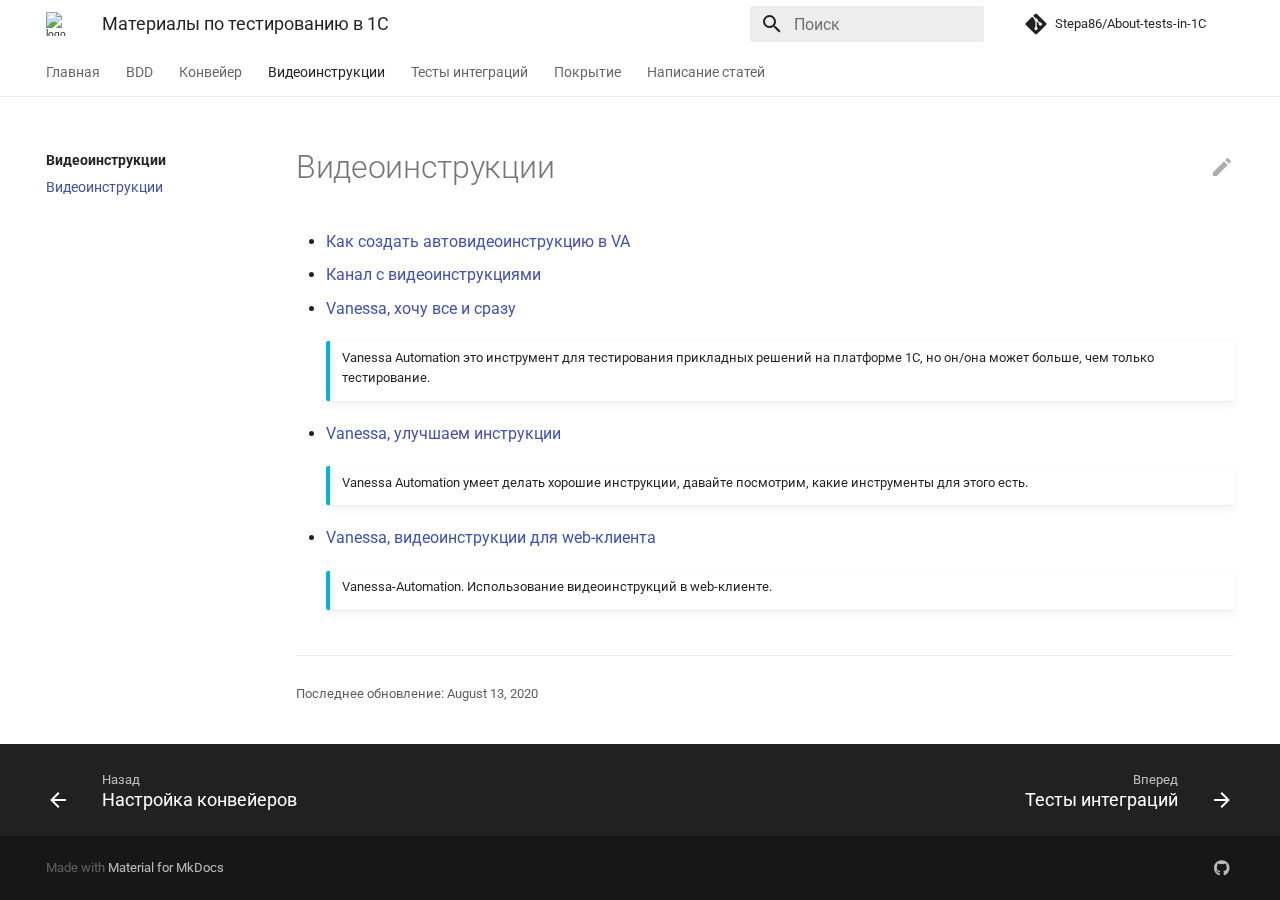
==== commit d2eb49c4: "deploy: d9acde5d8e1369dd8c7c3e821ad47913a2916087" ====
--- a/auto_video/index.html
+++ b/auto_video/index.html
@@ -1,9 +1 @@
-<!doctype html><html lang=ru class=no-js> <head><meta charset=utf-8><meta name=viewport content="width=device-width,initial-scale=1"><link href=https://stepa86.github.io/About-tests-in-1C/auto_video/ rel=canonical><link rel="shortcut icon" href=../assets/images/favicon.ico><meta name=generator content="mkdocs-1.1.2, mkdocs-material-5.5.8"><title>Видеоинструкции - Материалы по тестированию в 1С</title><link rel=stylesheet href=../assets/stylesheets/main.01afc2df.min.css><link rel=stylesheet href=../assets/stylesheets/palette.83bccb1f.min.css><meta name=theme-color content=#000000><link href=https://fonts.gstatic.com rel=preconnect crossorigin><link rel=stylesheet href="https://fonts.googleapis.com/css?family=Roboto:300,400,400i,700%7CRoboto+Mono&display=fallback"><style>body,input{font-family:"Roboto",-apple-system,BlinkMacSystemFont,Helvetica,Arial,sans-serif}code,kbd,pre{font-family:"Roboto Mono",SFMono-Regular,Consolas,Menlo,monospace}</style><link rel=stylesheet href=../assets/css/custom.css></head> <body dir=ltr data-md-color-scheme=default data-md-color-primary=black data-md-color-accent=blue> <input class=md-toggle data-md-toggle=drawer type=checkbox id=__drawer autocomplete=off> <input class=md-toggle data-md-toggle=search type=checkbox id=__search autocomplete=off> <label class=md-overlay for=__drawer></label> <div data-md-component=skip> <a href=#_1 class=md-skip> Перейти к содержанию </a> </div> <div data-md-component=announce> </div> <header class=md-header data-md-component=header> <nav class="md-header-nav md-grid" aria-label=Header> <a href=https://stepa86.github.io/About-tests-in-1C/ title="Материалы по тестированию в 1С" class="md-header-nav__button md-logo" aria-label="Материалы по тестированию в 1С"> <img src=../assets/images/logo.svg alt=logo> </a> <label class="md-header-nav__button md-icon" for=__drawer> <svg xmlns=http://www.w3.org/2000/svg viewbox="0 0 24 24"><path d="M3 6h18v2H3V6m0 5h18v2H3v-2m0 5h18v2H3v-2z"/></svg> </label> <div class=md-header-nav__title data-md-component=header-title> <div class=md-header-nav__ellipsis> <span class="md-header-nav__topic md-ellipsis"> Материалы по тестированию в 1С </span> <span class="md-header-nav__topic md-ellipsis"> Видеоинструкции </span> </div> </div> <label class="md-header-nav__button md-icon" for=__search> <svg xmlns=http://www.w3.org/2000/svg viewbox="0 0 24 24"><path d="M9.5 3A6.5 6.5 0 0116 9.5c0 1.61-.59 3.09-1.56 4.23l.27.27h.79l5 5-1.5 1.5-5-5v-.79l-.27-.27A6.516 6.516 0 019.5 16 6.5 6.5 0 013 9.5 6.5 6.5 0 019.5 3m0 2C7 5 5 7 5 9.5S7 14 9.5 14 14 12 14 9.5 12 5 9.5 5z"/></svg> </label> <div class=md-search data-md-component=search role=dialog> <label class=md-search__overlay for=__search></label> <div class=md-search__inner role=search> <form class=md-search__form name=search> <input type=text class=md-search__input name=query aria-label=Поиск placeholder=Поиск autocapitalize=off autocorrect=off autocomplete=off spellcheck=false data-md-component=search-query data-md-state=active> <label class="md-search__icon md-icon" for=__search> <svg xmlns=http://www.w3.org/2000/svg viewbox="0 0 24 24"><path d="M9.5 3A6.5 6.5 0 0116 9.5c0 1.61-.59 3.09-1.56 4.23l.27.27h.79l5 5-1.5 1.5-5-5v-.79l-.27-.27A6.516 6.516 0 019.5 16 6.5 6.5 0 013 9.5 6.5 6.5 0 019.5 3m0 2C7 5 5 7 5 9.5S7 14 9.5 14 14 12 14 9.5 12 5 9.5 5z"/></svg> <svg xmlns=http://www.w3.org/2000/svg viewbox="0 0 24 24"><path d="M20 11v2H8l5.5 5.5-1.42 1.42L4.16 12l7.92-7.92L13.5 5.5 8 11h12z"/></svg> </label> <button type=reset class="md-search__icon md-icon" aria-label=Clear data-md-component=search-reset tabindex=-1> <svg xmlns=http://www.w3.org/2000/svg viewbox="0 0 24 24"><path d="M19 6.41L17.59 5 12 10.59 6.41 5 5 6.41 10.59 12 5 17.59 6.41 19 12 13.41 17.59 19 19 17.59 13.41 12 19 6.41z"/></svg> </button> </form> <div class=md-search__output> <div class=md-search__scrollwrap data-md-scrollfix> <div class=md-search-result data-md-component=search-result> <div class=md-search-result__meta> Initializing search </div> <ol class=md-search-result__list></ol> </div> </div> </div> </div> </div> <div class=md-header-nav__source> <a href=https://github.com/Stepa86/About-tests-in-1C/ title="Перейти к репозиторию" class=md-source> <div class="md-source__icon md-icon"> <svg xmlns=http://www.w3.org/2000/svg viewbox="0 0 448 512"><path d="M439.55 236.05L244 40.45a28.87 28.87 0 00-40.81 0l-40.66 40.63 51.52 51.52c27.06-9.14 52.68 16.77 43.39 43.68l49.66 49.66c34.23-11.8 61.18 31 35.47 56.69-26.49 26.49-70.21-2.87-56-37.34L240.22 199v121.85c25.3 12.54 22.26 41.85 9.08 55a34.34 34.34 0 01-48.55 0c-17.57-17.6-11.07-46.91 11.25-56v-123c-20.8-8.51-24.6-30.74-18.64-45L142.57 101 8.45 235.14a28.86 28.86 0 000 40.81l195.61 195.6a28.86 28.86 0 0040.8 0l194.69-194.69a28.86 28.86 0 000-40.81z"/></svg> </div> <div class=md-source__repository> Stepa86/About-tests-in-1C </div> </a> </div> </nav> </header> <div class=md-container data-md-component=container> <nav class="md-tabs md-tabs--active" aria-label=Tabs data-md-component=tabs> <div class="md-tabs__inner md-grid"> <ul class=md-tabs__list> <li class=md-tabs__item> <a href=.. class=md-tabs__link> Главная </a> </li> <li class=md-tabs__item> <a href=../BDD/ class=md-tabs__link> BDD </a> </li> <li class=md-tabs__item> <a href=../pipeline/ class=md-tabs__link> Конвейер </a> </li> <li class=md-tabs__item> <a href=./ class="md-tabs__link md-tabs__link--active"> Видеоинструкции </a> </li> <li class=md-tabs__item> <a href=../Integration_testing/ class=md-tabs__link> Тесты интеграций </a> </li> <li class=md-tabs__item> <a href=../coverage/ class=md-tabs__link> Покрытие </a> </li> <li class=md-tabs__item> <a href=../Posts/New_page_checklist/ class=md-tabs__link> Написание статей </a> </li> </ul> </div> </nav> <main class=md-main data-md-component=main> <div class="md-main__inner md-grid"> <div class="md-sidebar md-sidebar--primary" data-md-component=navigation> <div class=md-sidebar__scrollwrap> <div class=md-sidebar__inner> <nav class="md-nav md-nav--primary" aria-label=Navigation data-md-level=0> <label class=md-nav__title for=__drawer> <a href=https://stepa86.github.io/About-tests-in-1C/ title="Материалы по тестированию в 1С" class="md-nav__button md-logo" aria-label="Материалы по тестированию в 1С"> <img src=../assets/images/logo.svg alt=logo> </a> Материалы по тестированию в 1С </label> <div class=md-nav__source> <a href=https://github.com/Stepa86/About-tests-in-1C/ title="Перейти к репозиторию" class=md-source> <div class="md-source__icon md-icon"> <svg xmlns=http://www.w3.org/2000/svg viewbox="0 0 448 512"><path d="M439.55 236.05L244 40.45a28.87 28.87 0 00-40.81 0l-40.66 40.63 51.52 51.52c27.06-9.14 52.68 16.77 43.39 43.68l49.66 49.66c34.23-11.8 61.18 31 35.47 56.69-26.49 26.49-70.21-2.87-56-37.34L240.22 199v121.85c25.3 12.54 22.26 41.85 9.08 55a34.34 34.34 0 01-48.55 0c-17.57-17.6-11.07-46.91 11.25-56v-123c-20.8-8.51-24.6-30.74-18.64-45L142.57 101 8.45 235.14a28.86 28.86 0 000 40.81l195.61 195.6a28.86 28.86 0 0040.8 0l194.69-194.69a28.86 28.86 0 000-40.81z"/></svg> </div> <div class=md-source__repository> Stepa86/About-tests-in-1C </div> </a> </div> <ul class=md-nav__list data-md-scrollfix> <li class=md-nav__item> <a href=.. title=Главная class=md-nav__link> Главная </a> </li> <li class="md-nav__item md-nav__item--nested"> <input class="md-nav__toggle md-toggle" data-md-toggle=nav-2 type=checkbox id=nav-2> <label class=md-nav__link for=nav-2> BDD <span class="md-nav__icon md-icon"> <svg xmlns=http://www.w3.org/2000/svg viewbox="0 0 24 24"><path d="M8.59 16.58L13.17 12 8.59 7.41 10 6l6 6-6 6-1.41-1.42z"/></svg> </span> </label> <nav class=md-nav aria-label=BDD data-md-level=1> <label class=md-nav__title for=nav-2> <span class="md-nav__icon md-icon"> <svg xmlns=http://www.w3.org/2000/svg viewbox="0 0 24 24"><path d="M20 11v2H8l5.5 5.5-1.42 1.42L4.16 12l7.92-7.92L13.5 5.5 8 11h12z"/></svg> </span> BDD </label> <ul class=md-nav__list data-md-scrollfix> <li class=md-nav__item> <a href=../BDD/ title="Сценарное тестирование" class=md-nav__link> Сценарное тестирование </a> </li> <li class=md-nav__item> <a href=../BDD/best_practices_of_tests/ title="Лучшие практики" class=md-nav__link> Лучшие практики </a> </li> </ul> </nav> </li> <li class="md-nav__item md-nav__item--nested"> <input class="md-nav__toggle md-toggle" data-md-toggle=nav-3 type=checkbox id=nav-3> <label class=md-nav__link for=nav-3> Конвейер <span class="md-nav__icon md-icon"> <svg xmlns=http://www.w3.org/2000/svg viewbox="0 0 24 24"><path d="M8.59 16.58L13.17 12 8.59 7.41 10 6l6 6-6 6-1.41-1.42z"/></svg> </span> </label> <nav class=md-nav aria-label=Конвейер data-md-level=1> <label class=md-nav__title for=nav-3> <span class="md-nav__icon md-icon"> <svg xmlns=http://www.w3.org/2000/svg viewbox="0 0 24 24"><path d="M20 11v2H8l5.5 5.5-1.42 1.42L4.16 12l7.92-7.92L13.5 5.5 8 11h12z"/></svg> </span> Конвейер </label> <ul class=md-nav__list data-md-scrollfix> <li class=md-nav__item> <a href=../pipeline/ title="Настройка конвейеров" class=md-nav__link> Настройка конвейеров </a> </li> </ul> </nav> </li> <li class="md-nav__item md-nav__item--active md-nav__item--nested"> <input class="md-nav__toggle md-toggle" data-md-toggle=nav-4 type=checkbox id=nav-4 checked> <label class=md-nav__link for=nav-4> Видеоинструкции <span class="md-nav__icon md-icon"> <svg xmlns=http://www.w3.org/2000/svg viewbox="0 0 24 24"><path d="M8.59 16.58L13.17 12 8.59 7.41 10 6l6 6-6 6-1.41-1.42z"/></svg> </span> </label> <nav class=md-nav aria-label=Видеоинструкции data-md-level=1> <label class=md-nav__title for=nav-4> <span class="md-nav__icon md-icon"> <svg xmlns=http://www.w3.org/2000/svg viewbox="0 0 24 24"><path d="M20 11v2H8l5.5 5.5-1.42 1.42L4.16 12l7.92-7.92L13.5 5.5 8 11h12z"/></svg> </span> Видеоинструкции </label> <ul class=md-nav__list data-md-scrollfix> <li class="md-nav__item md-nav__item--active"> <input class="md-nav__toggle md-toggle" data-md-toggle=toc type=checkbox id=__toc> <a href=./ title=Видеоинструкции class="md-nav__link md-nav__link--active"> Видеоинструкции </a> </li> </ul> </nav> </li> <li class="md-nav__item md-nav__item--nested"> <input class="md-nav__toggle md-toggle" data-md-toggle=nav-5 type=checkbox id=nav-5> <label class=md-nav__link for=nav-5> Тесты интеграций <span class="md-nav__icon md-icon"> <svg xmlns=http://www.w3.org/2000/svg viewbox="0 0 24 24"><path d="M8.59 16.58L13.17 12 8.59 7.41 10 6l6 6-6 6-1.41-1.42z"/></svg> </span> </label> <nav class=md-nav aria-label="Тесты интеграций" data-md-level=1> <label class=md-nav__title for=nav-5> <span class="md-nav__icon md-icon"> <svg xmlns=http://www.w3.org/2000/svg viewbox="0 0 24 24"><path d="M20 11v2H8l5.5 5.5-1.42 1.42L4.16 12l7.92-7.92L13.5 5.5 8 11h12z"/></svg> </span> Тесты интеграций </label> <ul class=md-nav__list data-md-scrollfix> <li class=md-nav__item> <a href=../Integration_testing/ title="Тесты интеграций" class=md-nav__link> Тесты интеграций </a> </li> </ul> </nav> </li> <li class="md-nav__item md-nav__item--nested"> <input class="md-nav__toggle md-toggle" data-md-toggle=nav-6 type=checkbox id=nav-6> <label class=md-nav__link for=nav-6> Покрытие <span class="md-nav__icon md-icon"> <svg xmlns=http://www.w3.org/2000/svg viewbox="0 0 24 24"><path d="M8.59 16.58L13.17 12 8.59 7.41 10 6l6 6-6 6-1.41-1.42z"/></svg> </span> </label> <nav class=md-nav aria-label=Покрытие data-md-level=1> <label class=md-nav__title for=nav-6> <span class="md-nav__icon md-icon"> <svg xmlns=http://www.w3.org/2000/svg viewbox="0 0 24 24"><path d="M20 11v2H8l5.5 5.5-1.42 1.42L4.16 12l7.92-7.92L13.5 5.5 8 11h12z"/></svg> </span> Покрытие </label> <ul class=md-nav__list data-md-scrollfix> <li class=md-nav__item> <a href=../coverage/ title="Сбор покрытия" class=md-nav__link> Сбор покрытия </a> </li> </ul> </nav> </li> <li class="md-nav__item md-nav__item--nested"> <input class="md-nav__toggle md-toggle" data-md-toggle=nav-7 type=checkbox id=nav-7> <label class=md-nav__link for=nav-7> Написание статей <span class="md-nav__icon md-icon"> <svg xmlns=http://www.w3.org/2000/svg viewbox="0 0 24 24"><path d="M8.59 16.58L13.17 12 8.59 7.41 10 6l6 6-6 6-1.41-1.42z"/></svg> </span> </label> <nav class=md-nav aria-label="Написание статей" data-md-level=1> <label class=md-nav__title for=nav-7> <span class="md-nav__icon md-icon"> <svg xmlns=http://www.w3.org/2000/svg viewbox="0 0 24 24"><path d="M20 11v2H8l5.5 5.5-1.42 1.42L4.16 12l7.92-7.92L13.5 5.5 8 11h12z"/></svg> </span> Написание статей </label> <ul class=md-nav__list data-md-scrollfix> <li class=md-nav__item> <a href=../Posts/New_page_checklist/ title=Чек-лист class=md-nav__link> Чек-лист </a> </li> </ul> </nav> </li> </ul> </nav> </div> </div> </div> <div class="md-sidebar md-sidebar--secondary" data-md-component=toc> <div class=md-sidebar__scrollwrap> <div class=md-sidebar__inner> <nav class="md-nav md-nav--secondary" aria-label=Содержание> </nav> </div> </div> </div> <div class=md-content> <article class="md-content__inner md-typeset"> <a href=https://github.com/Stepa86/About-tests-in-1C/edit/master/docs/auto_video/index.md title="Редактировать страницу" class="md-content__button md-icon"> <svg xmlns=http://www.w3.org/2000/svg viewbox="0 0 24 24"><path d="M20.71 7.04c.39-.39.39-1.04 0-1.41l-2.34-2.34c-.37-.39-1.02-.39-1.41 0l-1.84 1.83 3.75 3.75M3 17.25V21h3.75L17.81 9.93l-3.75-3.75L3 17.25z"/></svg> </a> <h1 id=_1>Видеоинструкции<a class=headerlink href=#_1 title="Permanent link">&para;</a></h1> <ul> <li><a href=https://pr-mex.github.io/vanessa-automation/FAQ/MakeAutoVideo/ >Как создать автовидеоинструкцию в VA</a></li> <li><a href=https://www.youtube.com/channel/UC114RqHhG__1gET8pzs3AHA/videos>Канал с видеоинструкциями</a></li> <li> <p><a href=https://infostart.ru/1c/articles/1133932/ >Vanessa, хочу все и сразу</a></p> <div class="admonition info"> <p>Vanessa Automation это инструмент для тестирования прикладных решений на платформе 1С, но он/она может больше, чем только тестирование.</p> </div> </li> <li> <p><a href=https://infostart.ru/1c/articles/1147009/ >Vanessa, улучшаем инструкции</a></p> <div class="admonition info"> <p>Vanessa Automation умеет делать хорошие инструкции, давайте посмотрим, какие инструменты для этого есть.</p> </div> </li> <li> <p><a href=https://infostart.ru/1c/articles/1243801/ >Vanessa, видеоинструкции для web-клиента</a></p> <div class="admonition info"> <p>Vanessa-Automation. Использование видеоинструкций в web-клиенте.</p> </div> </li> </ul> <hr> <div class=md-source-date> <small> Последнее обновление: <span class="git-revision-date-localized-plugin git-revision-date-localized-plugin-date">13 августа 2020 г.</span> </small> </div> </article> </div> </div> </main> <footer class=md-footer> <div class=md-footer-nav> <nav class="md-footer-nav__inner md-grid" aria-label=Footer> <a href=../pipeline/ title="Настройка конвейеров" class="md-footer-nav__link md-footer-nav__link--prev" rel=prev> <div class="md-footer-nav__button md-icon"> <svg xmlns=http://www.w3.org/2000/svg viewbox="0 0 24 24"><path d="M20 11v2H8l5.5 5.5-1.42 1.42L4.16 12l7.92-7.92L13.5 5.5 8 11h12z"/></svg> </div> <div class=md-footer-nav__title> <div class=md-ellipsis> <span class=md-footer-nav__direction> Назад </span> Настройка конвейеров </div> </div> </a> <a href=../Integration_testing/ title="Тесты интеграций" class="md-footer-nav__link md-footer-nav__link--next" rel=next> <div class=md-footer-nav__title> <div class=md-ellipsis> <span class=md-footer-nav__direction> Вперед </span> Тесты интеграций </div> </div> <div class="md-footer-nav__button md-icon"> <svg xmlns=http://www.w3.org/2000/svg viewbox="0 0 24 24"><path d="M4 11v2h12l-5.5 5.5 1.42 1.42L19.84 12l-7.92-7.92L10.5 5.5 16 11H4z"/></svg> </div> </a> </nav> </div> <div class="md-footer-meta md-typeset"> <div class="md-footer-meta__inner md-grid"> <div class=md-footer-copyright> Made with <a href=https://squidfunk.github.io/mkdocs-material/ target=_blank rel=noopener> Material for MkDocs </a> </div> <div class=md-footer-social> <a href=https://github.com/Stepa86/About-tests-in-1C target=_blank rel=noopener title=github.com class=md-footer-social__link> <svg xmlns=http://www.w3.org/2000/svg viewbox="0 0 496 512"><path d="M165.9 397.4c0 2-2.3 3.6-5.2 3.6-3.3.3-5.6-1.3-5.6-3.6 0-2 2.3-3.6 5.2-3.6 3-.3 5.6 1.3 5.6 3.6zm-31.1-4.5c-.7 2 1.3 4.3 4.3 4.9 2.6 1 5.6 0 6.2-2s-1.3-4.3-4.3-5.2c-2.6-.7-5.5.3-6.2 2.3zm44.2-1.7c-2.9.7-4.9 2.6-4.6 4.9.3 2 2.9 3.3 5.9 2.6 2.9-.7 4.9-2.6 4.6-4.6-.3-1.9-3-3.2-5.9-2.9zM244.8 8C106.1 8 0 113.3 0 252c0 110.9 69.8 205.8 169.5 239.2 12.8 2.3 17.3-5.6 17.3-12.1 0-6.2-.3-40.4-.3-61.4 0 0-70 15-84.7-29.8 0 0-11.4-29.1-27.8-36.6 0 0-22.9-15.7 1.6-15.4 0 0 24.9 2 38.6 25.8 21.9 38.6 58.6 27.5 72.9 20.9 2.3-16 8.8-27.1 16-33.7-55.9-6.2-112.3-14.3-112.3-110.5 0-27.5 7.6-41.3 23.6-58.9-2.6-6.5-11.1-33.3 2.6-67.9 20.9-6.5 69 27 69 27 20-5.6 41.5-8.5 62.8-8.5s42.8 2.9 62.8 8.5c0 0 48.1-33.6 69-27 13.7 34.7 5.2 61.4 2.6 67.9 16 17.7 25.8 31.5 25.8 58.9 0 96.5-58.9 104.2-114.8 110.5 9.2 7.9 17 22.9 17 46.4 0 33.7-.3 75.4-.3 83.6 0 6.5 4.6 14.4 17.3 12.1C428.2 457.8 496 362.9 496 252 496 113.3 383.5 8 244.8 8zM97.2 352.9c-1.3 1-1 3.3.7 5.2 1.6 1.6 3.9 2.3 5.2 1 1.3-1 1-3.3-.7-5.2-1.6-1.6-3.9-2.3-5.2-1zm-10.8-8.1c-.7 1.3.3 2.9 2.3 3.9 1.6 1 3.6.7 4.3-.7.7-1.3-.3-2.9-2.3-3.9-2-.6-3.6-.3-4.3.7zm32.4 35.6c-1.6 1.3-1 4.3 1.3 6.2 2.3 2.3 5.2 2.6 6.5 1 1.3-1.3.7-4.3-1.3-6.2-2.2-2.3-5.2-2.6-6.5-1zm-11.4-14.7c-1.6 1-1.6 3.6 0 5.9 1.6 2.3 4.3 3.3 5.6 2.3 1.6-1.3 1.6-3.9 0-6.2-1.4-2.3-4-3.3-5.6-2z"/></svg> </a> </div> </div> </div> </footer> </div> <script src=../assets/javascripts/vendor.df0def68.min.js></script> <script src=../assets/javascripts/bundle.ba57d267.min.js></script><script id=__lang type=application/json>{"clipboard.copy": "\u041a\u043e\u043f\u0438\u0440\u043e\u0432\u0430\u0442\u044c \u0432 \u0431\u0443\u0444\u0435\u0440", "clipboard.copied": "\u0421\u043a\u043e\u043f\u0438\u0440\u043e\u0432\u0430\u043d\u043e \u0432 \u0431\u0443\u0444\u0435\u0440", "search.config.lang": "ru", "search.config.pipeline": "trimmer, stopWordFilter", "search.config.separator": "[\\s\\-]+", "search.result.placeholder": "\u041d\u0430\u0447\u043d\u0438\u0442\u0435 \u043f\u0435\u0447\u0430\u0442\u0430\u0442\u044c \u0434\u043b\u044f \u043f\u043e\u0438\u0441\u043a\u0430", "search.result.none": "\u0421\u043e\u0432\u043f\u0430\u0434\u0435\u043d\u0438\u0439 \u043d\u0435 \u043d\u0430\u0439\u0434\u0435\u043d\u043e", "search.result.one": "\u041d\u0430\u0439\u0434\u0435\u043d\u043e 1 \u0441\u043e\u0432\u043f\u0430\u0434\u0435\u043d\u0438\u0435", "search.result.other": "\u041d\u0430\u0439\u0434\u0435\u043d\u043e # \u0441\u043e\u0432\u043f\u0430\u0434\u0435\u043d\u0438\u0439"}</script> <script>
-        app = initialize({
-          base: "..",
-          features: ["tabs"],
-          search: Object.assign({
-            worker: "../assets/javascripts/worker/search.fae956e7.min.js"
-          }, typeof search !== "undefined" && search)
-        })
-      </script> </body> </html>+<!doctype html><html lang=ru class=no-js> <head><meta charset=utf-8><meta name=viewport content="width=device-width,initial-scale=1"><link href=https://stepa86.github.io/About-tests-in-1C/auto_video/ rel=canonical><link rel=icon href=../assets/images/favicon.ico><meta name=generator content="mkdocs-1.2.2, mkdocs-material-7.3.0"><title>Видеоинструкции - Материалы по тестированию в 1С</title><link rel=stylesheet href=../assets/stylesheets/main.8b42a75e.min.css><link rel=stylesheet href=../assets/stylesheets/palette.3f5d1f46.min.css><meta name=theme-color content=#ffffff><link rel=preconnect href=https://fonts.gstatic.com crossorigin><link rel=stylesheet href="https://fonts.googleapis.com/css?family=Roboto:300,400,400i,700%7CRoboto+Mono&display=fallback"><style>:root{--md-text-font-family:"Roboto";--md-code-font-family:"Roboto Mono"}</style><link rel=stylesheet href=../assets/css/custom.css></head> <body dir=ltr data-md-color-scheme data-md-color-primary=white data-md-color-accent=red> <script>function __prefix(e){return new URL("..",location).pathname+"."+e}function __get(e,t=localStorage){return JSON.parse(t.getItem(__prefix(e)))}</script> <input class=md-toggle data-md-toggle=drawer type=checkbox id=__drawer autocomplete=off> <input class=md-toggle data-md-toggle=search type=checkbox id=__search autocomplete=off> <label class=md-overlay for=__drawer></label> <div data-md-component=skip> <a href=#Видеоинструкции class=md-skip> Перейти к содержанию </a> </div> <div data-md-component=announce> </div> <header class=md-header data-md-component=header> <nav class="md-header__inner md-grid" aria-label=Header> <a href=.. title="Материалы по тестированию в 1С" class="md-header__button md-logo" aria-label="Материалы по тестированию в 1С" data-md-component=logo> <img src=../assets/images/logo.svg alt=logo> </a> <label class="md-header__button md-icon" for=__drawer> <svg xmlns=http://www.w3.org/2000/svg viewbox="0 0 24 24"><path d="M3 6h18v2H3V6m0 5h18v2H3v-2m0 5h18v2H3v-2z"/></svg> </label> <div class=md-header__title data-md-component=header-title> <div class=md-header__ellipsis> <div class=md-header__topic> <span class=md-ellipsis> Материалы по тестированию в 1С </span> </div> <div class=md-header__topic data-md-component=header-topic> <span class=md-ellipsis> Видеоинструкции </span> </div> </div> </div> <label class="md-header__button md-icon" for=__search> <svg xmlns=http://www.w3.org/2000/svg viewbox="0 0 24 24"><path d="M9.5 3A6.5 6.5 0 0 1 16 9.5c0 1.61-.59 3.09-1.56 4.23l.27.27h.79l5 5-1.5 1.5-5-5v-.79l-.27-.27A6.516 6.516 0 0 1 9.5 16 6.5 6.5 0 0 1 3 9.5 6.5 6.5 0 0 1 9.5 3m0 2C7 5 5 7 5 9.5S7 14 9.5 14 14 12 14 9.5 12 5 9.5 5z"/></svg> </label> <div class=md-search data-md-component=search role=dialog> <label class=md-search__overlay for=__search></label> <div class=md-search__inner role=search> <form class=md-search__form name=search> <input type=text class=md-search__input name=query aria-label=Поиск placeholder=Поиск autocapitalize=off autocorrect=off autocomplete=off spellcheck=false data-md-component=search-query required> <label class="md-search__icon md-icon" for=__search> <svg xmlns=http://www.w3.org/2000/svg viewbox="0 0 24 24"><path d="M9.5 3A6.5 6.5 0 0 1 16 9.5c0 1.61-.59 3.09-1.56 4.23l.27.27h.79l5 5-1.5 1.5-5-5v-.79l-.27-.27A6.516 6.516 0 0 1 9.5 16 6.5 6.5 0 0 1 3 9.5 6.5 6.5 0 0 1 9.5 3m0 2C7 5 5 7 5 9.5S7 14 9.5 14 14 12 14 9.5 12 5 9.5 5z"/></svg> <svg xmlns=http://www.w3.org/2000/svg viewbox="0 0 24 24"><path d="M20 11v2H8l5.5 5.5-1.42 1.42L4.16 12l7.92-7.92L13.5 5.5 8 11h12z"/></svg> </label> <nav class=md-search__options aria-label=Search> <a href=javascript:void(0) class="md-search__icon md-icon" aria-label=Share data-clipboard data-clipboard-text data-md-component=search-share tabindex=-1> <svg xmlns=http://www.w3.org/2000/svg viewbox="0 0 24 24"><path d="M18 16.08c-.76 0-1.44.3-1.96.77L8.91 12.7c.05-.23.09-.46.09-.7 0-.24-.04-.47-.09-.7l7.05-4.11c.54.5 1.25.81 2.04.81a3 3 0 0 0 3-3 3 3 0 0 0-3-3 3 3 0 0 0-3 3c0 .24.04.47.09.7L8.04 9.81C7.5 9.31 6.79 9 6 9a3 3 0 0 0-3 3 3 3 0 0 0 3 3c.79 0 1.5-.31 2.04-.81l7.12 4.15c-.05.21-.08.43-.08.66 0 1.61 1.31 2.91 2.92 2.91 1.61 0 2.92-1.3 2.92-2.91A2.92 2.92 0 0 0 18 16.08z"/></svg> </a> <button type=reset class="md-search__icon md-icon" aria-label=Clear tabindex=-1> <svg xmlns=http://www.w3.org/2000/svg viewbox="0 0 24 24"><path d="M19 6.41 17.59 5 12 10.59 6.41 5 5 6.41 10.59 12 5 17.59 6.41 19 12 13.41 17.59 19 19 17.59 13.41 12 19 6.41z"/></svg> </button> </nav> <div class=md-search__suggest data-md-component=search-suggest></div> </form> <div class=md-search__output> <div class=md-search__scrollwrap data-md-scrollfix> <div class=md-search-result data-md-component=search-result> <div class=md-search-result__meta> Initializing search </div> <ol class=md-search-result__list></ol> </div> </div> </div> </div> </div> <div class=md-header__source> <a href=https://github.com/Stepa86/About-tests-in-1C/ title="Перейти к репозиторию" class=md-source data-md-component=source> <div class="md-source__icon md-icon"> <svg xmlns=http://www.w3.org/2000/svg viewbox="0 0 448 512"><path d="M439.55 236.05 244 40.45a28.87 28.87 0 0 0-40.81 0l-40.66 40.63 51.52 51.52c27.06-9.14 52.68 16.77 43.39 43.68l49.66 49.66c34.23-11.8 61.18 31 35.47 56.69-26.49 26.49-70.21-2.87-56-37.34L240.22 199v121.85c25.3 12.54 22.26 41.85 9.08 55a34.34 34.34 0 0 1-48.55 0c-17.57-17.6-11.07-46.91 11.25-56v-123c-20.8-8.51-24.6-30.74-18.64-45L142.57 101 8.45 235.14a28.86 28.86 0 0 0 0 40.81l195.61 195.6a28.86 28.86 0 0 0 40.8 0l194.69-194.69a28.86 28.86 0 0 0 0-40.81z"/></svg> </div> <div class=md-source__repository> Stepa86/About-tests-in-1C </div> </a> </div> </nav> </header> <div class=md-container data-md-component=container> <nav class=md-tabs aria-label=Tabs data-md-component=tabs> <div class="md-tabs__inner md-grid"> <ul class=md-tabs__list> <li class=md-tabs__item> <a href=.. class=md-tabs__link> Главная </a> </li> <li class=md-tabs__item> <a href=../BDD/ class=md-tabs__link> BDD </a> </li> <li class=md-tabs__item> <a href=../pipeline/ class=md-tabs__link> Конвейер </a> </li> <li class=md-tabs__item> <a href=./ class="md-tabs__link md-tabs__link--active"> Видеоинструкции </a> </li> <li class=md-tabs__item> <a href=../Integration_testing/ class=md-tabs__link> Тесты интеграций </a> </li> <li class=md-tabs__item> <a href=../coverage/ class=md-tabs__link> Покрытие </a> </li> <li class=md-tabs__item> <a href=../Posts/New_page_checklist/ class=md-tabs__link> Написание статей </a> </li> </ul> </div> </nav> <main class=md-main data-md-component=main> <div class="md-main__inner md-grid"> <div class="md-sidebar md-sidebar--primary" data-md-component=sidebar data-md-type=navigation> <div class=md-sidebar__scrollwrap> <div class=md-sidebar__inner> <nav class="md-nav md-nav--primary md-nav--lifted md-nav--integrated" aria-label=Navigation data-md-level=0> <label class=md-nav__title for=__drawer> <a href=.. title="Материалы по тестированию в 1С" class="md-nav__button md-logo" aria-label="Материалы по тестированию в 1С" data-md-component=logo> <img src=../assets/images/logo.svg alt=logo> </a> Материалы по тестированию в 1С </label> <div class=md-nav__source> <a href=https://github.com/Stepa86/About-tests-in-1C/ title="Перейти к репозиторию" class=md-source data-md-component=source> <div class="md-source__icon md-icon"> <svg xmlns=http://www.w3.org/2000/svg viewbox="0 0 448 512"><path d="M439.55 236.05 244 40.45a28.87 28.87 0 0 0-40.81 0l-40.66 40.63 51.52 51.52c27.06-9.14 52.68 16.77 43.39 43.68l49.66 49.66c34.23-11.8 61.18 31 35.47 56.69-26.49 26.49-70.21-2.87-56-37.34L240.22 199v121.85c25.3 12.54 22.26 41.85 9.08 55a34.34 34.34 0 0 1-48.55 0c-17.57-17.6-11.07-46.91 11.25-56v-123c-20.8-8.51-24.6-30.74-18.64-45L142.57 101 8.45 235.14a28.86 28.86 0 0 0 0 40.81l195.61 195.6a28.86 28.86 0 0 0 40.8 0l194.69-194.69a28.86 28.86 0 0 0 0-40.81z"/></svg> </div> <div class=md-source__repository> Stepa86/About-tests-in-1C </div> </a> </div> <ul class=md-nav__list data-md-scrollfix> <li class=md-nav__item> <a href=.. class=md-nav__link> Главная </a> </li> <li class="md-nav__item md-nav__item--nested"> <input class="md-nav__toggle md-toggle" data-md-toggle=__nav_2 type=checkbox id=__nav_2> <label class=md-nav__link for=__nav_2> BDD <span class="md-nav__icon md-icon"></span> </label> <nav class=md-nav aria-label=BDD data-md-level=1> <label class=md-nav__title for=__nav_2> <span class="md-nav__icon md-icon"></span> BDD </label> <ul class=md-nav__list data-md-scrollfix> <li class=md-nav__item> <a href=../BDD/ class=md-nav__link> Сценарное тестирование </a> </li> <li class="md-nav__item md-nav__item--nested"> <input class="md-nav__toggle md-toggle" data-md-toggle=__nav_2_2 type=checkbox id=__nav_2_2> <label class=md-nav__link for=__nav_2_2> Практики <span class="md-nav__icon md-icon"></span> </label> <nav class=md-nav aria-label=Практики data-md-level=2> <label class=md-nav__title for=__nav_2_2> <span class="md-nav__icon md-icon"></span> Практики </label> <ul class=md-nav__list data-md-scrollfix> <li class=md-nav__item> <a href=../BDD/best_practices/01_blocks/ class=md-nav__link> Блоки тестов </a> </li> <li class=md-nav__item> <a href=../BDD/best_practices/02_data_preparation/ class=md-nav__link> Подготовка данных </a> </li> <li class=md-nav__item> <a href=../BDD/best_practices/best_practices_of_tests/ class=md-nav__link> Лучшие практики </a> </li> </ul> </nav> </li> </ul> </nav> </li> <li class="md-nav__item md-nav__item--nested"> <input class="md-nav__toggle md-toggle" data-md-toggle=__nav_3 type=checkbox id=__nav_3> <label class=md-nav__link for=__nav_3> Конвейер <span class="md-nav__icon md-icon"></span> </label> <nav class=md-nav aria-label=Конвейер data-md-level=1> <label class=md-nav__title for=__nav_3> <span class="md-nav__icon md-icon"></span> Конвейер </label> <ul class=md-nav__list data-md-scrollfix> <li class=md-nav__item> <a href=../pipeline/ class=md-nav__link> Настройка конвейеров </a> </li> </ul> </nav> </li> <li class="md-nav__item md-nav__item--active md-nav__item--nested"> <input class="md-nav__toggle md-toggle" data-md-toggle=__nav_4 type=checkbox id=__nav_4 checked> <label class=md-nav__link for=__nav_4> Видеоинструкции <span class="md-nav__icon md-icon"></span> </label> <nav class=md-nav aria-label=Видеоинструкции data-md-level=1> <label class=md-nav__title for=__nav_4> <span class="md-nav__icon md-icon"></span> Видеоинструкции </label> <ul class=md-nav__list data-md-scrollfix> <li class="md-nav__item md-nav__item--active"> <input class="md-nav__toggle md-toggle" data-md-toggle=toc type=checkbox id=__toc> <a href=./ class="md-nav__link md-nav__link--active"> Видеоинструкции </a> </li> </ul> </nav> </li> <li class="md-nav__item md-nav__item--nested"> <input class="md-nav__toggle md-toggle" data-md-toggle=__nav_5 type=checkbox id=__nav_5> <label class=md-nav__link for=__nav_5> Тесты интеграций <span class="md-nav__icon md-icon"></span> </label> <nav class=md-nav aria-label="Тесты интеграций" data-md-level=1> <label class=md-nav__title for=__nav_5> <span class="md-nav__icon md-icon"></span> Тесты интеграций </label> <ul class=md-nav__list data-md-scrollfix> <li class=md-nav__item> <a href=../Integration_testing/ class=md-nav__link> Тесты интеграций </a> </li> </ul> </nav> </li> <li class="md-nav__item md-nav__item--nested"> <input class="md-nav__toggle md-toggle" data-md-toggle=__nav_6 type=checkbox id=__nav_6> <label class=md-nav__link for=__nav_6> Покрытие <span class="md-nav__icon md-icon"></span> </label> <nav class=md-nav aria-label=Покрытие data-md-level=1> <label class=md-nav__title for=__nav_6> <span class="md-nav__icon md-icon"></span> Покрытие </label> <ul class=md-nav__list data-md-scrollfix> <li class=md-nav__item> <a href=../coverage/ class=md-nav__link> Сбор покрытия </a> </li> </ul> </nav> </li> <li class="md-nav__item md-nav__item--nested"> <input class="md-nav__toggle md-toggle" data-md-toggle=__nav_7 type=checkbox id=__nav_7> <label class=md-nav__link for=__nav_7> Написание статей <span class="md-nav__icon md-icon"></span> </label> <nav class=md-nav aria-label="Написание статей" data-md-level=1> <label class=md-nav__title for=__nav_7> <span class="md-nav__icon md-icon"></span> Написание статей </label> <ul class=md-nav__list data-md-scrollfix> <li class=md-nav__item> <a href=../Posts/New_page_checklist/ class=md-nav__link> Чек-лист </a> </li> </ul> </nav> </li> </ul> </nav> </div> </div> </div> <div class=md-content data-md-component=content> <article class="md-content__inner md-typeset"> <a href=https://github.com/Stepa86/About-tests-in-1C/edit/master/docs/auto_video/index.md title="Редактировать страницу" class="md-content__button md-icon"> <svg xmlns=http://www.w3.org/2000/svg viewbox="0 0 24 24"><path d="M20.71 7.04c.39-.39.39-1.04 0-1.41l-2.34-2.34c-.37-.39-1.02-.39-1.41 0l-1.84 1.83 3.75 3.75M3 17.25V21h3.75L17.81 9.93l-3.75-3.75L3 17.25z"/></svg> </a> <h1 id=Видеоинструкции>Видеоинструкции<a class=headerlink href=#Видеоинструкции title="Permanent link">&para;</a></h1> <ul> <li><a href=https://pr-mex.github.io/vanessa-automation/FAQ/MakeAutoVideo/ >Как создать автовидеоинструкцию в VA</a></li> <li><a href=https://www.youtube.com/channel/UC114RqHhG__1gET8pzs3AHA/videos>Канал с видеоинструкциями</a></li> <li> <p><a href=https://infostart.ru/1c/articles/1133932/ >Vanessa, хочу все и сразу</a></p> <div class="admonition info"> <p>Vanessa Automation это инструмент для тестирования прикладных решений на платформе 1С, но он/она может больше, чем только тестирование.</p> </div> </li> <li> <p><a href=https://infostart.ru/1c/articles/1147009/ >Vanessa, улучшаем инструкции</a></p> <div class="admonition info"> <p>Vanessa Automation умеет делать хорошие инструкции, давайте посмотрим, какие инструменты для этого есть.</p> </div> </li> <li> <p><a href=https://infostart.ru/1c/articles/1243801/ >Vanessa, видеоинструкции для web-клиента</a></p> <div class="admonition info"> <p>Vanessa-Automation. Использование видеоинструкций в web-клиенте.</p> </div> </li> </ul> <hr> <div class=md-source-date> <small> Последнее обновление: <span class="git-revision-date-localized-plugin git-revision-date-localized-plugin-date">August 13, 2020</span> </small> </div> </article> </div> </div> </main> <footer class=md-footer> <nav class="md-footer__inner md-grid" aria-label=Footer> <a href=../pipeline/ class="md-footer__link md-footer__link--prev" aria-label="Назад: Настройка конвейеров" rel=prev> <div class="md-footer__button md-icon"> <svg xmlns=http://www.w3.org/2000/svg viewbox="0 0 24 24"><path d="M20 11v2H8l5.5 5.5-1.42 1.42L4.16 12l7.92-7.92L13.5 5.5 8 11h12z"/></svg> </div> <div class=md-footer__title> <div class=md-ellipsis> <span class=md-footer__direction> Назад </span> Настройка конвейеров </div> </div> </a> <a href=../Integration_testing/ class="md-footer__link md-footer__link--next" aria-label="Вперед: Тесты интеграций" rel=next> <div class=md-footer__title> <div class=md-ellipsis> <span class=md-footer__direction> Вперед </span> Тесты интеграций </div> </div> <div class="md-footer__button md-icon"> <svg xmlns=http://www.w3.org/2000/svg viewbox="0 0 24 24"><path d="M4 11v2h12l-5.5 5.5 1.42 1.42L19.84 12l-7.92-7.92L10.5 5.5 16 11H4z"/></svg> </div> </a> </nav> <div class="md-footer-meta md-typeset"> <div class="md-footer-meta__inner md-grid"> <div class=md-footer-copyright> Made with <a href=https://squidfunk.github.io/mkdocs-material/ target=_blank rel=noopener> Material for MkDocs </a> </div> <div class=md-footer-social> <a href=https://github.com/Stepa86/About-tests-in-1C target=_blank rel=noopener title=github.com class=md-footer-social__link> <svg xmlns=http://www.w3.org/2000/svg viewbox="0 0 496 512"><path d="M165.9 397.4c0 2-2.3 3.6-5.2 3.6-3.3.3-5.6-1.3-5.6-3.6 0-2 2.3-3.6 5.2-3.6 3-.3 5.6 1.3 5.6 3.6zm-31.1-4.5c-.7 2 1.3 4.3 4.3 4.9 2.6 1 5.6 0 6.2-2s-1.3-4.3-4.3-5.2c-2.6-.7-5.5.3-6.2 2.3zm44.2-1.7c-2.9.7-4.9 2.6-4.6 4.9.3 2 2.9 3.3 5.9 2.6 2.9-.7 4.9-2.6 4.6-4.6-.3-1.9-3-3.2-5.9-2.9zM244.8 8C106.1 8 0 113.3 0 252c0 110.9 69.8 205.8 169.5 239.2 12.8 2.3 17.3-5.6 17.3-12.1 0-6.2-.3-40.4-.3-61.4 0 0-70 15-84.7-29.8 0 0-11.4-29.1-27.8-36.6 0 0-22.9-15.7 1.6-15.4 0 0 24.9 2 38.6 25.8 21.9 38.6 58.6 27.5 72.9 20.9 2.3-16 8.8-27.1 16-33.7-55.9-6.2-112.3-14.3-112.3-110.5 0-27.5 7.6-41.3 23.6-58.9-2.6-6.5-11.1-33.3 2.6-67.9 20.9-6.5 69 27 69 27 20-5.6 41.5-8.5 62.8-8.5s42.8 2.9 62.8 8.5c0 0 48.1-33.6 69-27 13.7 34.7 5.2 61.4 2.6 67.9 16 17.7 25.8 31.5 25.8 58.9 0 96.5-58.9 104.2-114.8 110.5 9.2 7.9 17 22.9 17 46.4 0 33.7-.3 75.4-.3 83.6 0 6.5 4.6 14.4 17.3 12.1C428.2 457.8 496 362.9 496 252 496 113.3 383.5 8 244.8 8zM97.2 352.9c-1.3 1-1 3.3.7 5.2 1.6 1.6 3.9 2.3 5.2 1 1.3-1 1-3.3-.7-5.2-1.6-1.6-3.9-2.3-5.2-1zm-10.8-8.1c-.7 1.3.3 2.9 2.3 3.9 1.6 1 3.6.7 4.3-.7.7-1.3-.3-2.9-2.3-3.9-2-.6-3.6-.3-4.3.7zm32.4 35.6c-1.6 1.3-1 4.3 1.3 6.2 2.3 2.3 5.2 2.6 6.5 1 1.3-1.3.7-4.3-1.3-6.2-2.2-2.3-5.2-2.6-6.5-1zm-11.4-14.7c-1.6 1-1.6 3.6 0 5.9 1.6 2.3 4.3 3.3 5.6 2.3 1.6-1.3 1.6-3.9 0-6.2-1.4-2.3-4-3.3-5.6-2z"/></svg> </a> </div> </div> </div> </footer> </div> <div class=md-dialog data-md-component=dialog> <div class="md-dialog__inner md-typeset"></div> </div> <script id=__config type=application/json>{"base": "..", "features": ["navigation.tabs", "search.highlight", "search.suggest", "search.share", "toc.integrate", "header.autohide"], "translations": {"clipboard.copy": "\u041a\u043e\u043f\u0438\u0440\u043e\u0432\u0430\u0442\u044c \u0432 \u0431\u0443\u0444\u0435\u0440", "clipboard.copied": "\u0421\u043a\u043e\u043f\u0438\u0440\u043e\u0432\u0430\u043d\u043e \u0432 \u0431\u0443\u0444\u0435\u0440", "search.config.lang": "ru", "search.config.pipeline": "trimmer, stopWordFilter", "search.config.separator": "[\\s\\-]+", "search.placeholder": "\u041f\u043e\u0438\u0441\u043a", "search.result.placeholder": "\u041d\u0430\u0447\u043d\u0438\u0442\u0435 \u043f\u0435\u0447\u0430\u0442\u0430\u0442\u044c \u0434\u043b\u044f \u043f\u043e\u0438\u0441\u043a\u0430", "search.result.none": "\u0421\u043e\u0432\u043f\u0430\u0434\u0435\u043d\u0438\u0439 \u043d\u0435 \u043d\u0430\u0439\u0434\u0435\u043d\u043e", "search.result.one": "\u041d\u0430\u0439\u0434\u0435\u043d\u043e 1 \u0441\u043e\u0432\u043f\u0430\u0434\u0435\u043d\u0438\u0435", "search.result.other": "\u041d\u0430\u0439\u0434\u0435\u043d\u043e # \u0441\u043e\u0432\u043f\u0430\u0434\u0435\u043d\u0438\u0439", "search.result.more.one": "1 more on this page", "search.result.more.other": "# more on this page", "search.result.term.missing": "Missing", "select.version.title": "Select version"}, "search": "../assets/javascripts/workers/search.f8263e09.min.js", "version": null}</script> <script src=../assets/javascripts/bundle.4fc53ad4.min.js></script> </body> </html>